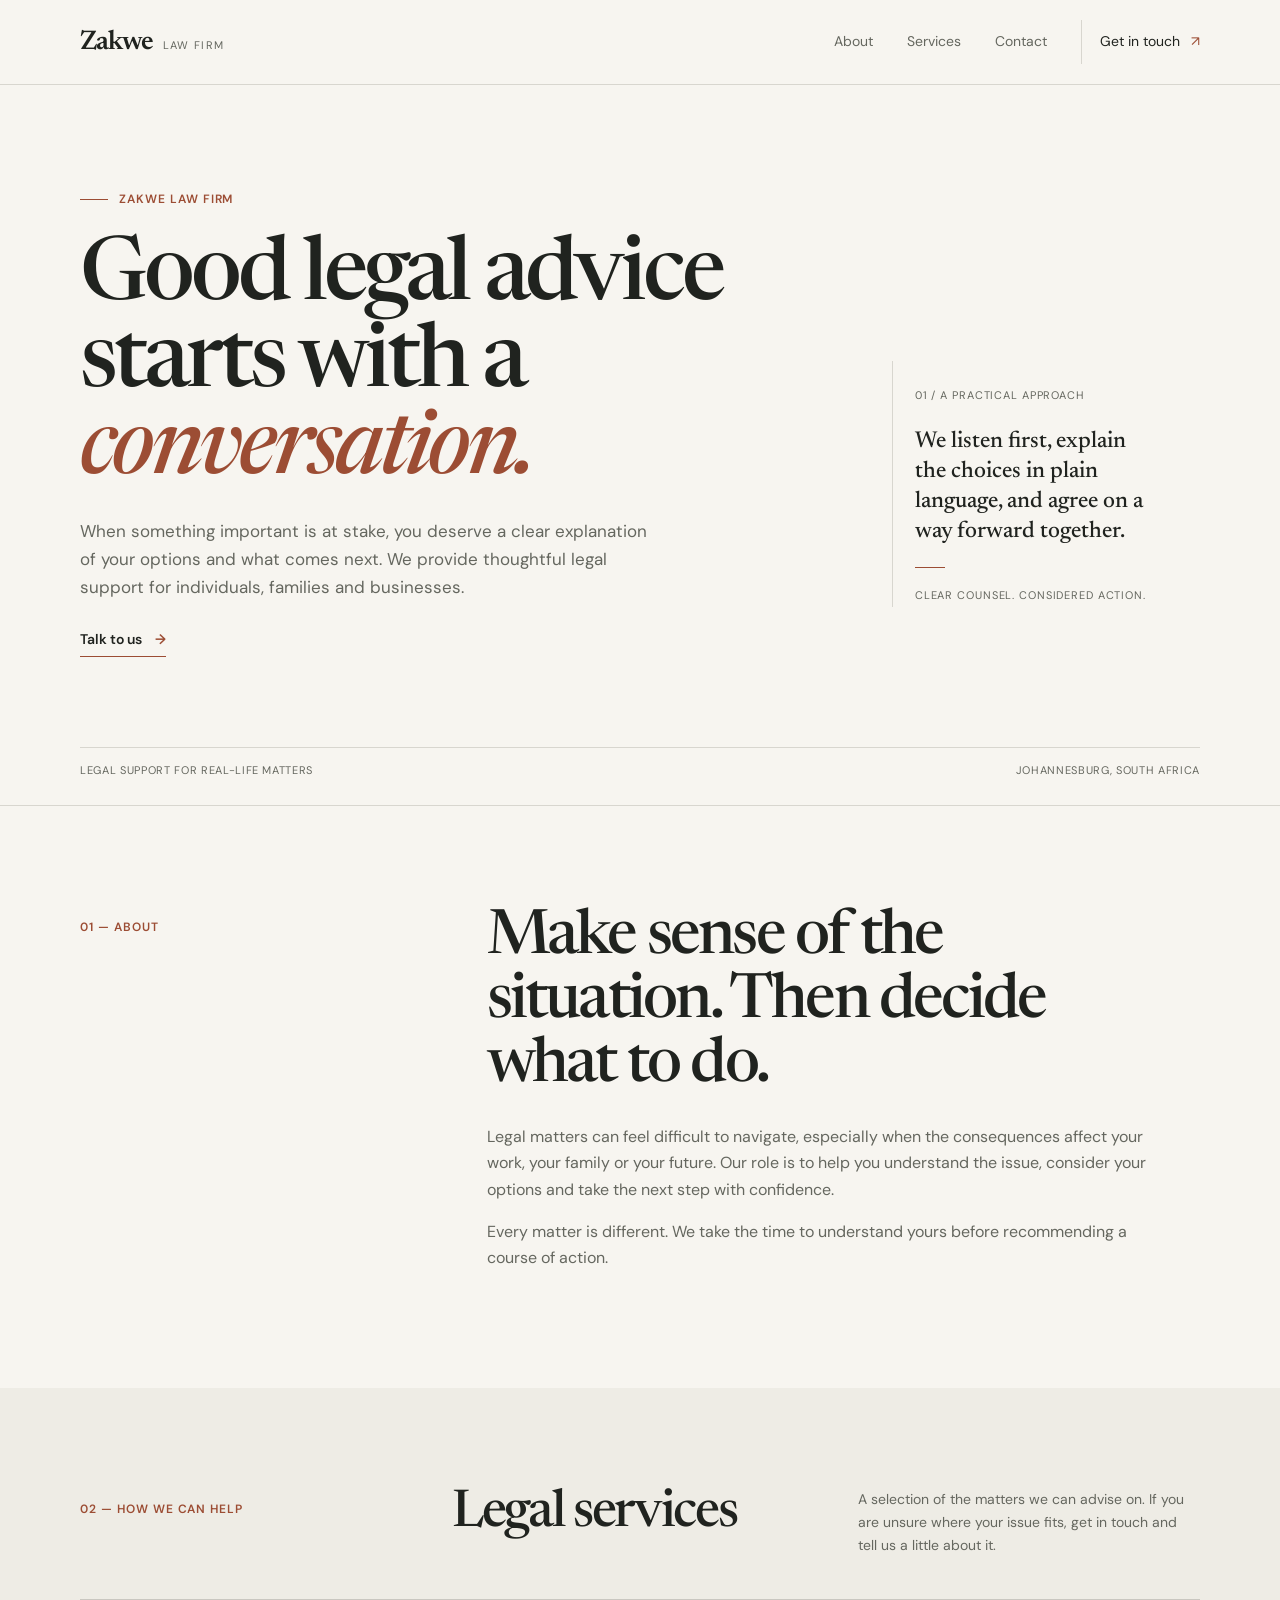
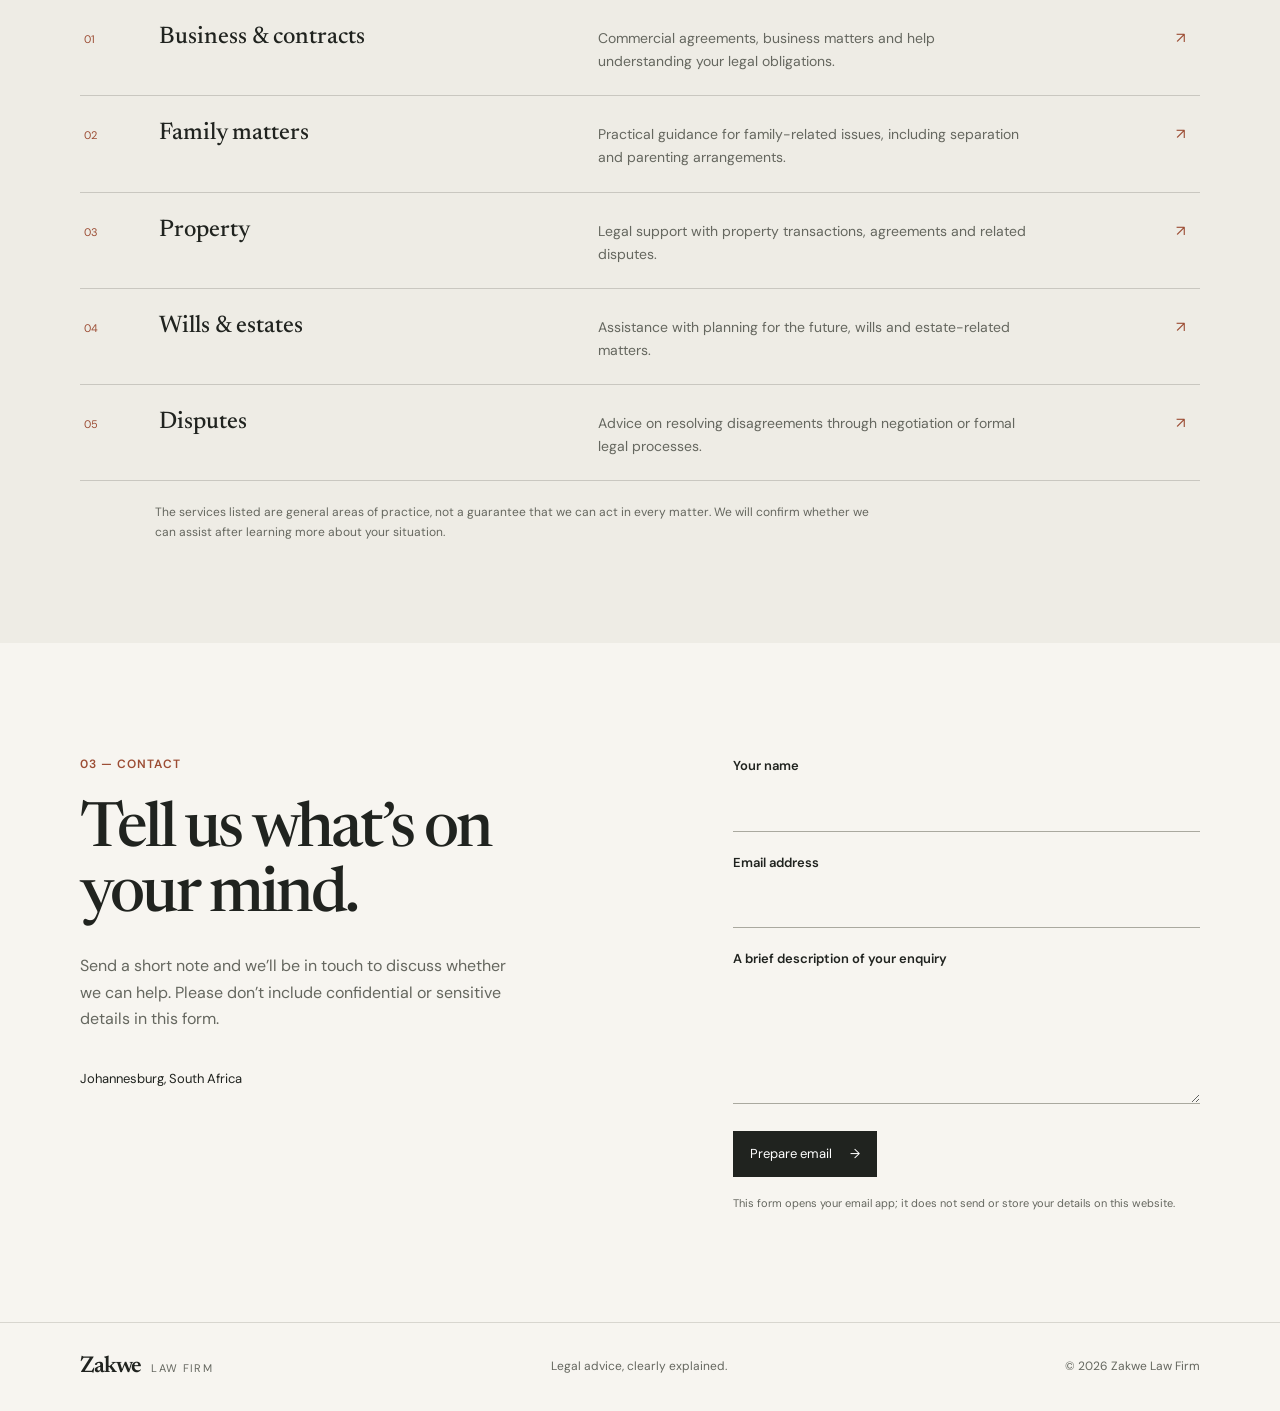
==== index.html @ a619cbe7 "Refine Zakwe Law Firm site with a more natural editorial design" ====
<!doctype html>
<html lang="en">
  <head>
    <meta charset="utf-8" />
    <meta name="viewport" content="width=device-width, initial-scale=1" />
    <meta name="description" content="Straightforward legal advice and representation from Zakwe Law Firm." />
    <title>Zakwe Law Firm | Legal advice, clearly explained</title>
    <link rel="preconnect" href="https://fonts.googleapis.com" />
    <link rel="preconnect" href="https://fonts.gstatic.com" crossorigin />
    <link href="https://fonts.googleapis.com/css2?family=DM+Sans:wght@400;500;600;700&family=Newsreader:opsz,wght@6..72,500;6..72,600&display=swap" rel="stylesheet" />
    <link rel="stylesheet" href="styles.css" />
    <script src="script.js" defer></script>
  </head>
  <body>
    <header class="site-header">
      <div class="container header-inner">
        <a class="wordmark" href="#top" aria-label="Zakwe Law Firm home">
          <span class="wordmark-name">Zakwe</span>
          <span class="wordmark-sub">Law firm</span>
        </a>
        <button class="menu-toggle" aria-expanded="false" aria-controls="site-nav" aria-label="Open navigation">
          <span></span><span></span>
        </button>
        <nav class="site-nav" id="site-nav" aria-label="Main navigation">
          <a href="#about">About</a>
          <a href="#services">Services</a>
          <a href="#contact">Contact</a>
          <a class="nav-contact" href="#contact">Get in touch <span aria-hidden="true">↗</span></a>
        </nav>
      </div>
    </header>

    <main id="top">
      <section class="intro container">
        <div class="intro-copy">
          <p class="kicker"><span class="kicker-line"></span> Zakwe Law Firm</p>
          <h1>Good legal advice starts with a <em>conversation.</em></h1>
          <p class="intro-text">When something important is at stake, you deserve a clear explanation of your options and what comes next. We provide thoughtful legal support for individuals, families and businesses.</p>
          <a class="text-link" href="#contact">Talk to us <span aria-hidden="true">→</span></a>
        </div>
        <aside class="intro-note" aria-label="Our approach">
          <span class="note-number">01 / A practical approach</span>
          <p>We listen first, explain the choices in plain language, and agree on a way forward together.</p>
          <span class="note-rule"></span>
          <span class="note-caption">Clear counsel. Considered action.</span>
        </aside>
        <div class="intro-footer"><span>Legal support for real-life matters</span><span>Johannesburg, South Africa</span></div>
      </section>

      <section class="about section" id="about">
        <div class="container about-grid">
          <p class="section-label">01 — About</p>
          <div class="about-copy">
            <h2>Make sense of the situation. Then decide what to do.</h2>
            <p>Legal matters can feel difficult to navigate, especially when the consequences affect your work, your family or your future. Our role is to help you understand the issue, consider your options and take the next step with confidence.</p>
            <p>Every matter is different. We take the time to understand yours before recommending a course of action.</p>
          </div>
        </div>
      </section>

      <section class="services section" id="services">
        <div class="container">
          <div class="services-heading">
            <p class="section-label">02 — How we can help</p>
            <h2>Legal services</h2>
            <p class="services-intro">A selection of the matters we can advise on. If you are unsure where your issue fits, get in touch and tell us a little about it.</p>
          </div>
          <div class="service-list">
            <article class="service-row">
              <span class="service-index">01</span><h3>Business &amp; contracts</h3>
              <p>Commercial agreements, business matters and help understanding your legal obligations.</p><span class="service-arrow" aria-hidden="true">↗</span>
            </article>
            <article class="service-row">
              <span class="service-index">02</span><h3>Family matters</h3>
              <p>Practical guidance for family-related issues, including separation and parenting arrangements.</p><span class="service-arrow" aria-hidden="true">↗</span>
            </article>
            <article class="service-row">
              <span class="service-index">03</span><h3>Property</h3>
              <p>Legal support with property transactions, agreements and related disputes.</p><span class="service-arrow" aria-hidden="true">↗</span>
            </article>
            <article class="service-row">
              <span class="service-index">04</span><h3>Wills &amp; estates</h3>
              <p>Assistance with planning for the future, wills and estate-related matters.</p><span class="service-arrow" aria-hidden="true">↗</span>
            </article>
            <article class="service-row">
              <span class="service-index">05</span><h3>Disputes</h3>
              <p>Advice on resolving disagreements through negotiation or formal legal processes.</p><span class="service-arrow" aria-hidden="true">↗</span>
            </article>
          </div>
          <p class="scope-note">The services listed are general areas of practice, not a guarantee that we can act in every matter. We will confirm whether we can assist after learning more about your situation.</p>
        </div>
      </section>

      <section class="contact section" id="contact">
        <div class="container contact-grid">
          <div class="contact-copy">
            <p class="section-label">03 — Contact</p>
            <h2>Tell us what’s on your mind.</h2>
            <p>Send a short note and we’ll be in touch to discuss whether we can help. Please don’t include confidential or sensitive details in this form.</p>
            <p class="contact-location">Johannesburg, South Africa</p>
          </div>
          <form class="contact-form" id="contact-form">
            <label for="name">Your name</label>
            <input id="name" name="name" autocomplete="name" required />
            <label for="email">Email address</label>
            <input id="email" name="email" type="email" autocomplete="email" required />
            <label for="message">A brief description of your enquiry</label>
            <textarea id="message" name="message" rows="4" required></textarea>
            <button type="submit">Prepare email <span aria-hidden="true">→</span></button>
            <p class="form-note" id="form-note" aria-live="polite">This form opens your email app; it does not send or store your details on this website.</p>
          </form>
        </div>
      </section>
    </main>

    <footer class="site-footer">
      <div class="container footer-inner">
        <a class="wordmark footer-wordmark" href="#top"><span class="wordmark-name">Zakwe</span><span class="wordmark-sub">Law firm</span></a>
        <p>Legal advice, clearly explained.</p>
        <span>© <span id="year">2026</span> Zakwe Law Firm</span>
      </div>
    </footer>
  </body>
</html>
---- styles.css ----
:root {
  --paper: #f7f5f0;
  --ink: #20231f;
  --muted: #65675f;
  --line: #d8d6cf;
  --accent: #9c4d34;
  --serif: "Newsreader", Georgia, serif;
  --sans: "DM Sans", Arial, sans-serif;
}

* { box-sizing: border-box; }
html { scroll-behavior: smooth; scroll-padding-top: 85px; }
body { margin: 0; background: var(--paper); color: var(--ink); font-family: var(--sans); font-size: 16px; line-height: 1.65; }
a { color: inherit; text-decoration: none; }
button, input, textarea { font: inherit; }
.container { width: min(1120px, calc(100% - 48px)); margin-inline: auto; }

.site-header { border-bottom: 1px solid var(--line); }
.header-inner { min-height: 84px; display: flex; align-items: center; justify-content: space-between; }
.wordmark { display: inline-flex; align-items: baseline; gap: 10px; white-space: nowrap; }
.wordmark-name { font: 600 27px/1 var(--serif); letter-spacing: -0.04em; }
.wordmark-sub { color: var(--muted); font-size: 11px; letter-spacing: .12em; text-transform: uppercase; }
.site-nav { display: flex; align-items: center; gap: 34px; font-size: 14px; }
.site-nav a:not(.nav-contact) { color: var(--muted); }
.site-nav a:hover, .site-nav a:focus-visible { color: var(--accent); }
.nav-contact { padding: 10px 0 10px 18px; border-left: 1px solid var(--line); }
.nav-contact span { margin-left: 7px; color: var(--accent); }
.menu-toggle { display: none; }

.intro { min-height: 590px; padding-top: 105px; padding-bottom: 25px; display: grid; grid-template-columns: minmax(0, 1.5fr) minmax(250px, .65fr); column-gap: 9%; align-content: center; position: relative; }
.intro-copy { max-width: 700px; }
.kicker, .section-label { margin: 0; color: var(--accent); font-size: 12px; font-weight: 600; letter-spacing: .08em; text-transform: uppercase; }
.kicker { display: flex; align-items: center; gap: 11px; }
.kicker-line { display: inline-block; width: 28px; height: 1px; background: var(--accent); }
h1, h2, h3, p { margin-top: 0; }
h1, h2 { font-family: var(--serif); font-weight: 500; letter-spacing: -.045em; }
h1 { max-width: 710px; margin: 25px 0 21px; font-size: clamp(54px, 7vw, 88px); line-height: .99; }
h1 em { color: var(--accent); font-weight: 500; }
.intro-text { max-width: 570px; margin-bottom: 25px; color: var(--muted); font-size: 17px; }
.text-link { display: inline-flex; align-items: center; gap: 13px; padding-bottom: 5px; border-bottom: 1px solid var(--accent); font-size: 14px; font-weight: 600; }
.text-link span { color: var(--accent); transition: transform .18s ease; }
.text-link:hover span { transform: translateX(4px); }
.intro-note { align-self: end; margin-bottom: 50px; padding: 20px 0 0 22px; border-left: 1px solid var(--line); }
.note-number, .note-caption { color: var(--muted); font-size: 11px; letter-spacing: .08em; text-transform: uppercase; }
.intro-note p { max-width: 240px; margin: 20px 0; font: 500 23px/1.3 var(--serif); }
.note-rule { display: block; width: 30px; height: 1px; margin-bottom: 13px; background: var(--accent); }
.intro-footer { grid-column: 1 / -1; display: flex; justify-content: space-between; margin-top: 90px; padding-top: 13px; border-top: 1px solid var(--line); color: var(--muted); font-size: 11px; letter-spacing: .06em; text-transform: uppercase; }

.section { padding: 100px 0; }
.about { border-top: 1px solid var(--line); }
.about-grid { display: grid; grid-template-columns: 1fr 2fr; gap: 50px; }
.section-label { padding-top: 12px; }
.about-copy { max-width: 700px; }
.about-copy h2, .contact-copy h2 { max-width: 650px; margin: 0 0 25px; font-size: clamp(40px, 5vw, 62px); line-height: 1.04; }
.about-copy p { max-width: 660px; color: var(--muted); }

.services { background: #eeece5; }
.services-heading { display: grid; grid-template-columns: 1fr 1.1fr 1fr; gap: 30px; align-items: start; margin-bottom: 42px; }
.services-heading h2 { margin: 0; font-size: 52px; line-height: 1; }
.services-intro { max-width: 330px; margin: 0; color: var(--muted); font-size: 14px; }
.service-list { border-top: 1px solid #c9c7c0; }
.service-row { display: grid; grid-template-columns: 55px minmax(190px, .9fr) 1.2fr 20px; align-items: baseline; gap: 20px; padding: 22px 4px; border-bottom: 1px solid #c9c7c0; }
.service-index { color: var(--accent); font-size: 11px; }
.service-row h3 { margin: 0; font: 500 24px/1.25 var(--serif); }
.service-row p { max-width: 430px; margin: 0; color: var(--muted); font-size: 14px; }
.service-arrow { color: var(--accent); font-size: 15px; }
.scope-note { max-width: 720px; margin: 22px 0 0 75px; color: var(--muted); font-size: 12px; }

.contact { padding-bottom: 110px; }
.contact-grid { display: grid; grid-template-columns: 1fr .9fr; gap: 12%; }
.contact-copy h2 { margin-top: 25px; }
.contact-copy > p:not(.section-label) { max-width: 430px; color: var(--muted); }
.contact-copy .contact-location { margin-top: 35px; color: var(--ink) !important; font-size: 13px; }
.contact-form { display: grid; align-content: start; gap: 8px; }
.contact-form label { margin-top: 12px; font-size: 13px; font-weight: 600; }
.contact-form input, .contact-form textarea { width: 100%; padding: 10px 0; border: 0; border-bottom: 1px solid #aaa99f; border-radius: 0; outline: 0; background: transparent; color: var(--ink); }
.contact-form input:focus, .contact-form textarea:focus { border-color: var(--accent); }
.contact-form textarea { resize: vertical; }
.contact-form button { justify-self: start; margin-top: 19px; padding: 12px 17px; border: 0; background: var(--ink); color: white; cursor: pointer; font-size: 13px; }
.contact-form button:hover { background: var(--accent); }
.contact-form button span { margin-left: 15px; }
.form-note { margin: 9px 0 0; color: var(--muted); font-size: 11px; }

.site-footer { border-top: 1px solid var(--line); }
.footer-inner { min-height: 88px; display: flex; align-items: center; justify-content: space-between; gap: 20px; }
.footer-inner > p, .footer-inner > span { margin: 0; color: var(--muted); font-size: 12px; }
.footer-wordmark .wordmark-name { font-size: 23px; }

@media (max-width: 760px) {
  .container { width: min(100% - 36px, 600px); }
  .header-inner { min-height: 72px; }
  .menu-toggle { width: 42px; height: 42px; display: grid; align-content: center; gap: 6px; border: 0; background: transparent; cursor: pointer; }
  .menu-toggle span { display: block; width: 23px; height: 1px; background: var(--ink); }
  .site-nav { position: absolute; z-index: 5; top: 71px; left: 0; right: 0; display: none; align-items: stretch; gap: 0; padding: 12px 18px 20px; border-bottom: 1px solid var(--line); background: var(--paper); }
  .site-nav.is-open { display: grid; }
  .site-nav a { padding: 12px 0; }
  .nav-contact { border: 0; border-top: 1px solid var(--line); }
  .intro { min-height: auto; padding-top: 80px; grid-template-columns: 1fr; }
  h1 { font-size: clamp(52px, 12vw, 76px); }
  .intro-note { margin: 55px 0 0 12px; }
  .intro-footer { margin-top: 70px; gap: 20px; }
  .section { padding: 75px 0; }
  .about-grid { grid-template-columns: 1fr; gap: 22px; }
  .section-label { padding-top: 0; }
  .services-heading { grid-template-columns: 1fr; gap: 17px; }
  .services-heading h2 { font-size: 46px; }
  .service-row { grid-template-columns: 32px 1fr 20px; gap: 12px; }
  .service-row p { grid-column: 2 / 3; }
  .service-arrow { grid-column: 3; grid-row: 1; }
  .scope-note { margin-left: 44px; }
  .contact-grid { grid-template-columns: 1fr; gap: 42px; }
  .footer-inner { min-height: auto; padding-top: 24px; padding-bottom: 24px; flex-wrap: wrap; }
  .footer-inner > p { order: 3; width: 100%; }
}

@media (prefers-reduced-motion: reduce) {
  html { scroll-behavior: auto; }
  *, *::before, *::after { transition-duration: .01ms !important; }
}
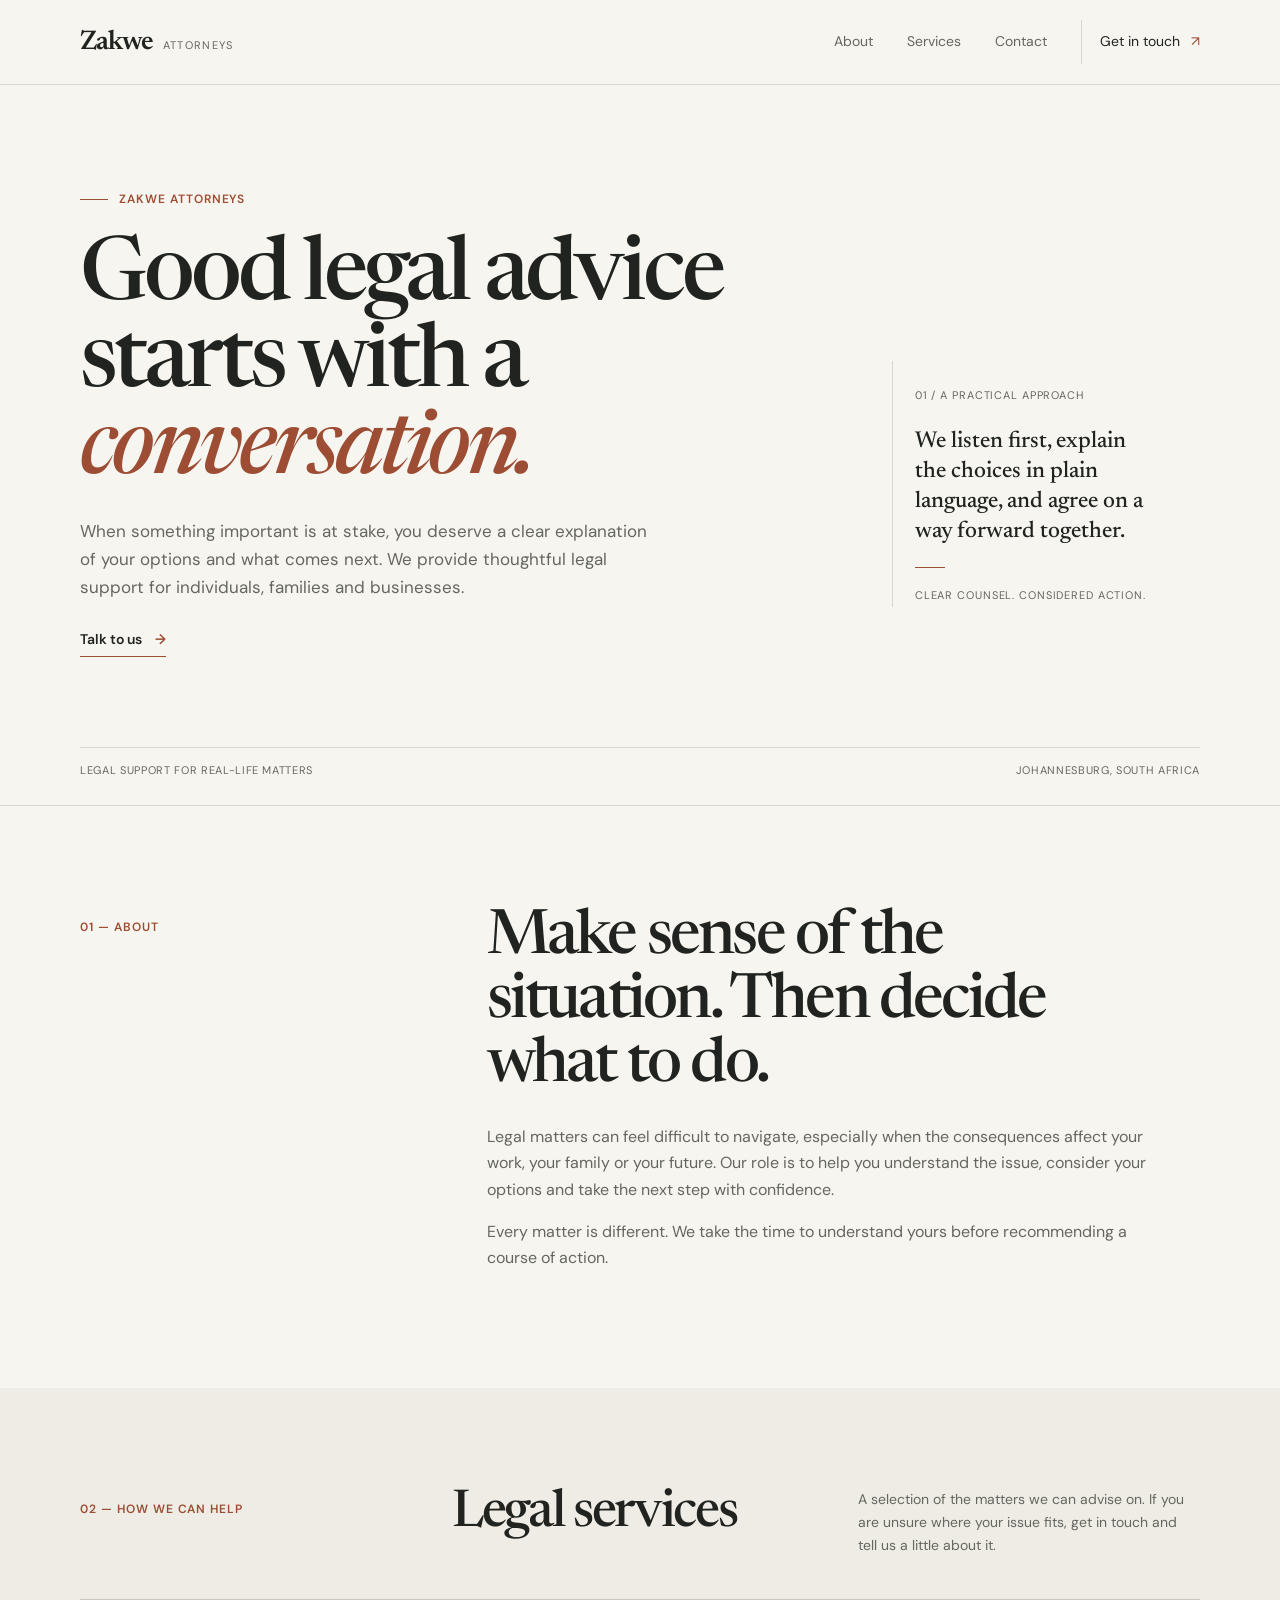
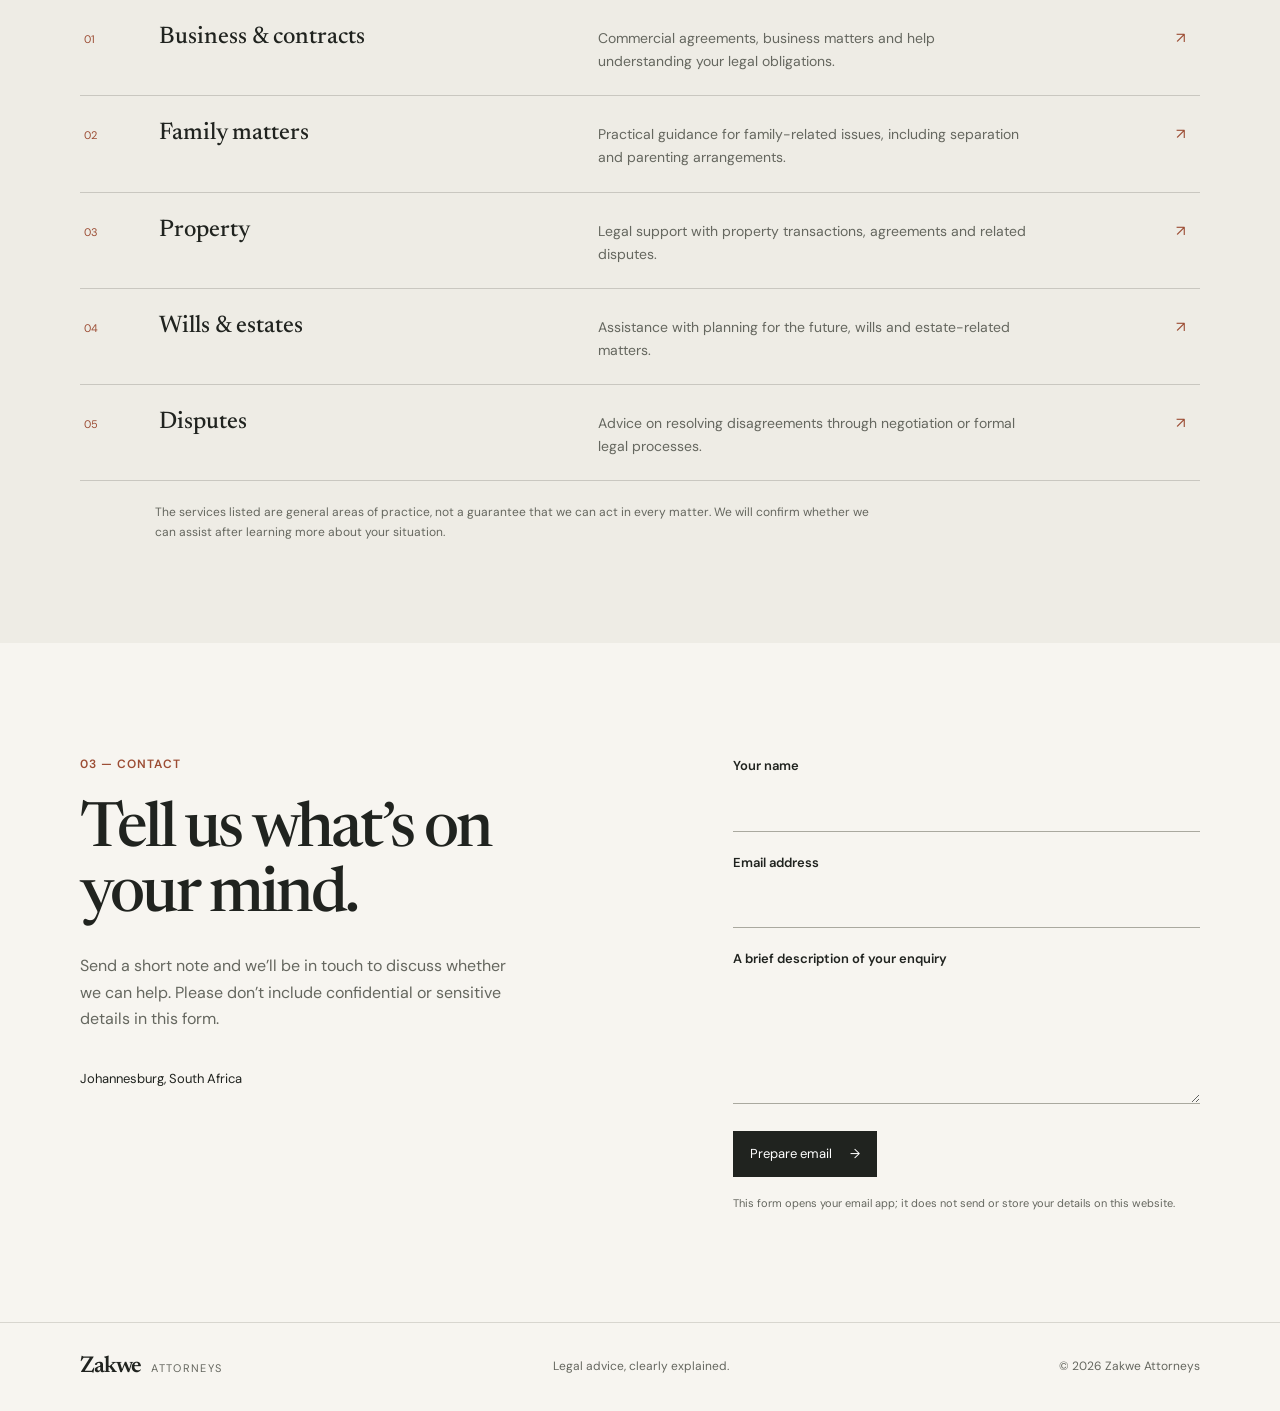
==== commit c3ac6409: "Rename website to Zakwe Attorneys" ====
--- a/index.html
+++ b/index.html
@@ -3,8 +3,8 @@
   <head>
     <meta charset="utf-8" />
     <meta name="viewport" content="width=device-width, initial-scale=1" />
-    <meta name="description" content="Straightforward legal advice and representation from Zakwe Law Firm." />
-    <title>Zakwe Law Firm | Legal advice, clearly explained</title>
+    <meta name="description" content="Straightforward legal advice and representation from Zakwe Attorneys." />
+    <title>Zakwe Attorneys | Legal advice, clearly explained</title>
     <link rel="preconnect" href="https://fonts.googleapis.com" />
     <link rel="preconnect" href="https://fonts.gstatic.com" crossorigin />
     <link href="https://fonts.googleapis.com/css2?family=DM+Sans:wght@400;500;600;700&family=Newsreader:opsz,wght@6..72,500;6..72,600&display=swap" rel="stylesheet" />
@@ -14,9 +14,9 @@
   <body>
     <header class="site-header">
       <div class="container header-inner">
-        <a class="wordmark" href="#top" aria-label="Zakwe Law Firm home">
+        <a class="wordmark" href="#top" aria-label="Zakwe Attorneys home">
           <span class="wordmark-name">Zakwe</span>
-          <span class="wordmark-sub">Law firm</span>
+          <span class="wordmark-sub">Attorneys</span>
         </a>
         <button class="menu-toggle" aria-expanded="false" aria-controls="site-nav" aria-label="Open navigation">
           <span></span><span></span>
@@ -33,7 +33,7 @@
     <main id="top">
       <section class="intro container">
         <div class="intro-copy">
-          <p class="kicker"><span class="kicker-line"></span> Zakwe Law Firm</p>
+          <p class="kicker"><span class="kicker-line"></span> Zakwe Attorneys</p>
           <h1>Good legal advice starts with a <em>conversation.</em></h1>
           <p class="intro-text">When something important is at stake, you deserve a clear explanation of your options and what comes next. We provide thoughtful legal support for individuals, families and businesses.</p>
           <a class="text-link" href="#contact">Talk to us <span aria-hidden="true">→</span></a>
@@ -115,9 +115,9 @@
 
     <footer class="site-footer">
       <div class="container footer-inner">
-        <a class="wordmark footer-wordmark" href="#top"><span class="wordmark-name">Zakwe</span><span class="wordmark-sub">Law firm</span></a>
+        <a class="wordmark footer-wordmark" href="#top"><span class="wordmark-name">Zakwe</span><span class="wordmark-sub">Attorneys</span></a>
         <p>Legal advice, clearly explained.</p>
-        <span>© <span id="year">2026</span> Zakwe Law Firm</span>
+        <span>© <span id="year">2026</span> Zakwe Attorneys</span>
       </div>
     </footer>
   </body>
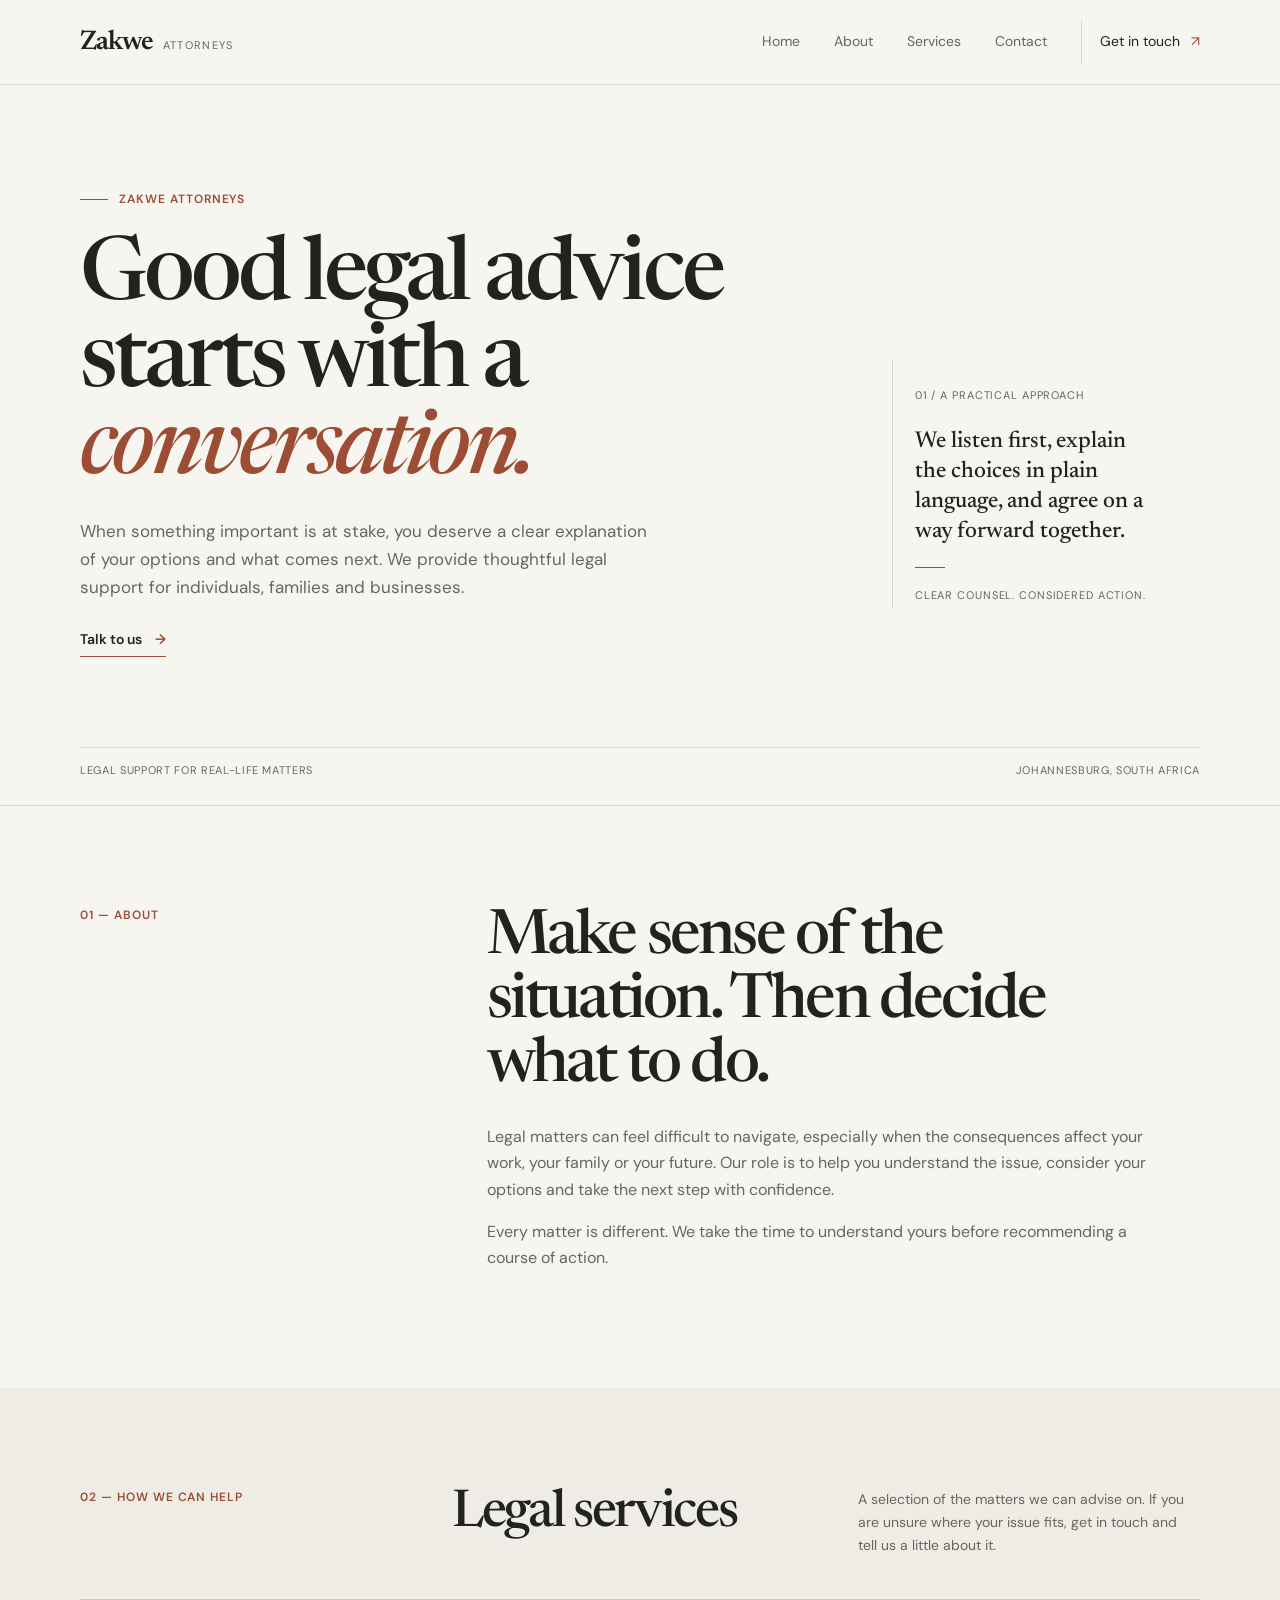
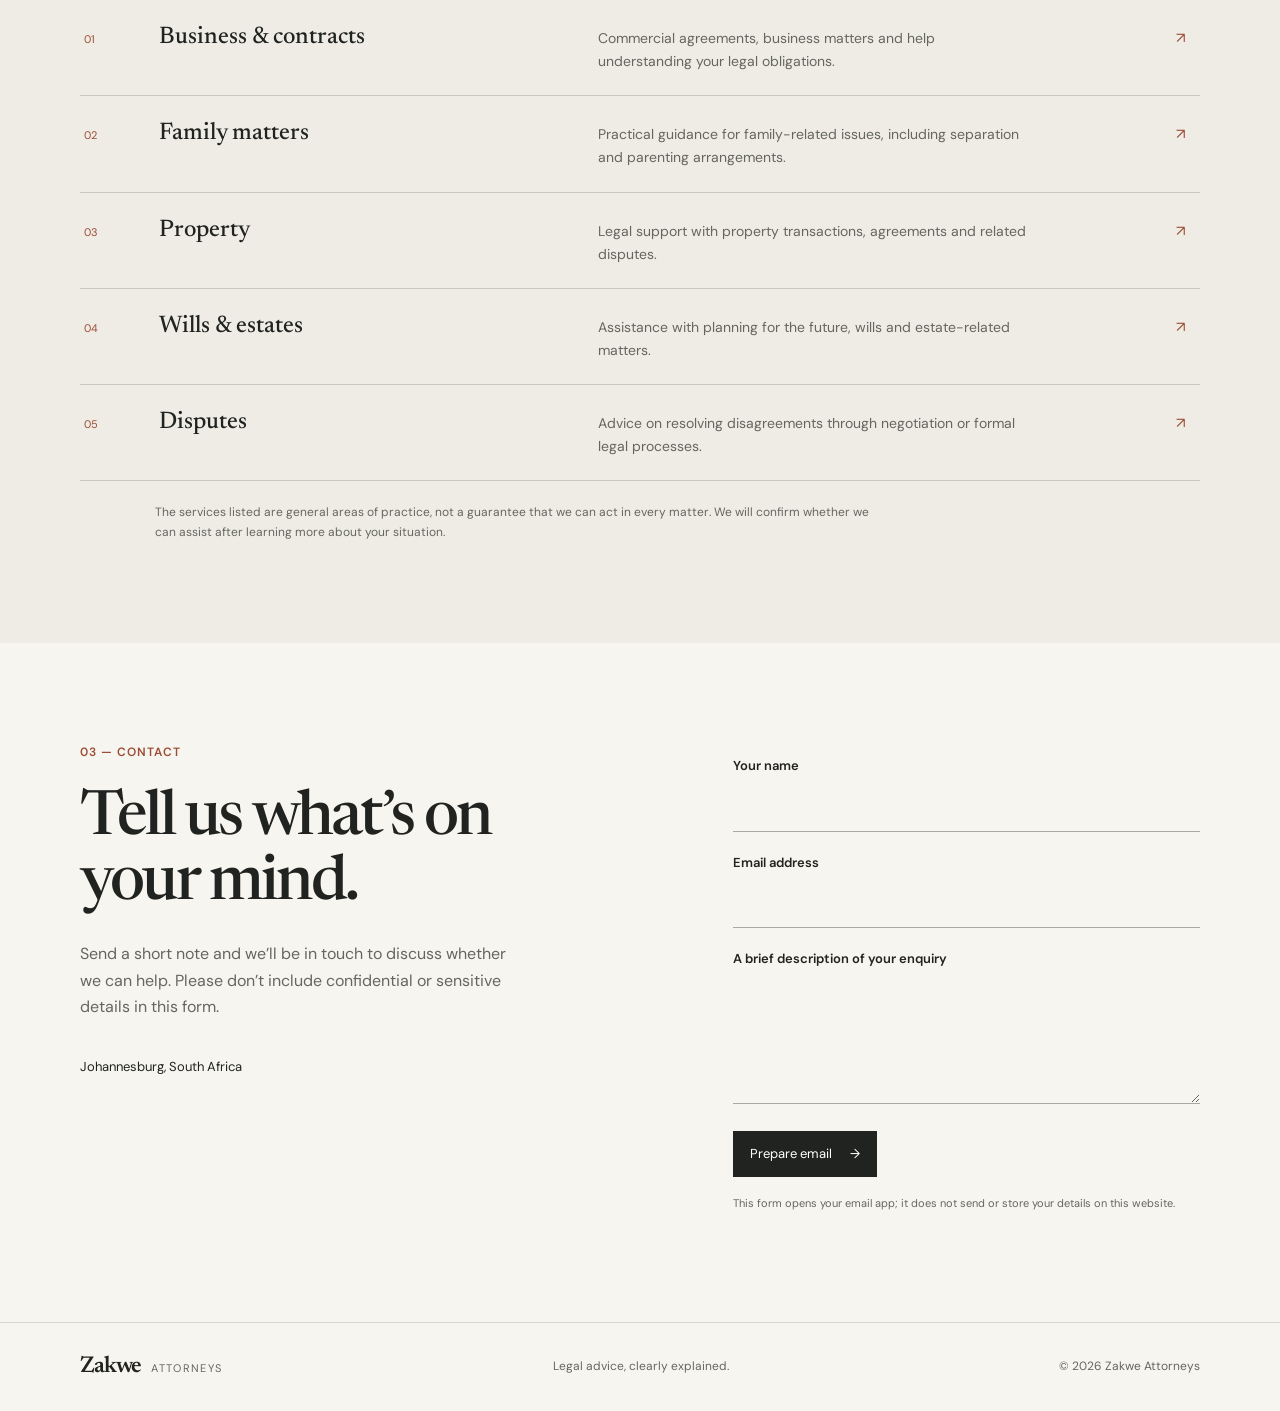
==== commit 997fd08d: "Finalize separate page layout for home, about, services, and contact pages" ====
--- a/index.html
+++ b/index.html
@@ -14,7 +14,7 @@
   <body>
     <header class="site-header">
       <div class="container header-inner">
-        <a class="wordmark" href="#top" aria-label="Zakwe Attorneys home">
+        <a class="wordmark" href="index.html" aria-label="Zakwe Attorneys home">
           <span class="wordmark-name">Zakwe</span>
           <span class="wordmark-sub">Attorneys</span>
         </a>
@@ -22,10 +22,11 @@
           <span></span><span></span>
         </button>
         <nav class="site-nav" id="site-nav" aria-label="Main navigation">
-          <a href="#about">About</a>
-          <a href="#services">Services</a>
-          <a href="#contact">Contact</a>
-          <a class="nav-contact" href="#contact">Get in touch <span aria-hidden="true">↗</span></a>
+          <a href="index.html">Home</a>
+          <a href="about.html">About</a>
+          <a href="services.html">Services</a>
+          <a href="contact.html">Contact</a>
+          <a class="nav-contact" href="contact.html">Get in touch <span aria-hidden="true">↗</span></a>
         </nav>
       </div>
     </header>
@@ -36,7 +37,7 @@
           <p class="kicker"><span class="kicker-line"></span> Zakwe Attorneys</p>
           <h1>Good legal advice starts with a <em>conversation.</em></h1>
           <p class="intro-text">When something important is at stake, you deserve a clear explanation of your options and what comes next. We provide thoughtful legal support for individuals, families and businesses.</p>
-          <a class="text-link" href="#contact">Talk to us <span aria-hidden="true">→</span></a>
+          <a class="text-link" href="contact.html">Talk to us <span aria-hidden="true">→</span></a>
         </div>
         <aside class="intro-note" aria-label="Our approach">
           <span class="note-number">01 / A practical approach</span>
@@ -115,7 +116,7 @@
 
     <footer class="site-footer">
       <div class="container footer-inner">
-        <a class="wordmark footer-wordmark" href="#top"><span class="wordmark-name">Zakwe</span><span class="wordmark-sub">Attorneys</span></a>
+        <a class="wordmark footer-wordmark" href="index.html"><span class="wordmark-name">Zakwe</span><span class="wordmark-sub">Attorneys</span></a>
         <p>Legal advice, clearly explained.</p>
         <span>© <span id="year">2026</span> Zakwe Attorneys</span>
       </div>
--- a/styles.css
+++ b/styles.css
@@ -1,65 +1,194 @@
+@import url('https://fonts.googleapis.com/css2?family=DM+Sans:wght@400;500;600;700&family=Newsreader:opsz,wght@6..72,500;6..72,600&display=swap');
+
 :root {
   --paper: #f7f5f0;
+  --paper-strong: #eeece5;
   --ink: #20231f;
   --muted: #65675f;
   --line: #d8d6cf;
   --accent: #9c4d34;
+  --hero: #f1efe9;
   --serif: "Newsreader", Georgia, serif;
   --sans: "DM Sans", Arial, sans-serif;
 }
 
 * { box-sizing: border-box; }
 html { scroll-behavior: smooth; scroll-padding-top: 85px; }
-body { margin: 0; background: var(--paper); color: var(--ink); font-family: var(--sans); font-size: 16px; line-height: 1.65; }
+body {
+  margin: 0;
+  background: var(--paper);
+  color: var(--ink);
+  font-family: var(--sans);
+  font-size: 16px;
+  line-height: 1.65;
+}
+
 a { color: inherit; text-decoration: none; }
 button, input, textarea { font: inherit; }
 .container { width: min(1120px, calc(100% - 48px)); margin-inline: auto; }
 
-.site-header { border-bottom: 1px solid var(--line); }
-.header-inner { min-height: 84px; display: flex; align-items: center; justify-content: space-between; }
-.wordmark { display: inline-flex; align-items: baseline; gap: 10px; white-space: nowrap; }
-.wordmark-name { font: 600 27px/1 var(--serif); letter-spacing: -0.04em; }
-.wordmark-sub { color: var(--muted); font-size: 11px; letter-spacing: .12em; text-transform: uppercase; }
-.site-nav { display: flex; align-items: center; gap: 34px; font-size: 14px; }
+.site-header {
+  position: sticky;
+  top: 0;
+  z-index: 20;
+  background: rgba(247, 245, 240, 0.92);
+  backdrop-filter: blur(10px);
+  border-bottom: 1px solid var(--line);
+}
+
+.header-inner {
+  min-height: 84px;
+  display: flex;
+  align-items: center;
+  justify-content: space-between;
+}
+
+.wordmark {
+  display: inline-flex;
+  align-items: baseline;
+  gap: 10px;
+  white-space: nowrap;
+}
+
+.wordmark-name {
+  font: 600 27px/1 var(--serif);
+  letter-spacing: -0.04em;
+}
+
+.wordmark-sub {
+  color: var(--muted);
+  font-size: 11px;
+  letter-spacing: .12em;
+  text-transform: uppercase;
+}
+
+.site-nav {
+  display: flex;
+  align-items: center;
+  gap: 34px;
+  font-size: 14px;
+}
+
 .site-nav a:not(.nav-contact) { color: var(--muted); }
 .site-nav a:hover, .site-nav a:focus-visible { color: var(--accent); }
-.nav-contact { padding: 10px 0 10px 18px; border-left: 1px solid var(--line); }
+.nav-contact {
+  padding: 10px 0 10px 18px;
+  border-left: 1px solid var(--line);
+}
 .nav-contact span { margin-left: 7px; color: var(--accent); }
 .menu-toggle { display: none; }
 
-.intro { min-height: 590px; padding-top: 105px; padding-bottom: 25px; display: grid; grid-template-columns: minmax(0, 1.5fr) minmax(250px, .65fr); column-gap: 9%; align-content: center; position: relative; }
+.intro {
+  min-height: 590px;
+  padding-top: 105px;
+  padding-bottom: 25px;
+  display: grid;
+  grid-template-columns: minmax(0, 1.5fr) minmax(250px, .65fr);
+  column-gap: 9%;
+  align-content: center;
+  position: relative;
+}
+
 .intro-copy { max-width: 700px; }
-.kicker, .section-label { margin: 0; color: var(--accent); font-size: 12px; font-weight: 600; letter-spacing: .08em; text-transform: uppercase; }
-.kicker { display: flex; align-items: center; gap: 11px; }
-.kicker-line { display: inline-block; width: 28px; height: 1px; background: var(--accent); }
+.kicker, .section-label {
+  margin: 0;
+  color: var(--accent);
+  font-size: 12px;
+  font-weight: 600;
+  letter-spacing: .08em;
+  text-transform: uppercase;
+}
+
+.kicker {
+  display: flex;
+  align-items: center;
+  gap: 11px;
+}
+
+.kicker-line {
+  display: inline-block;
+  width: 28px;
+  height: 1px;
+  background: var(--accent);
+}
+
 h1, h2, h3, p { margin-top: 0; }
 h1, h2 { font-family: var(--serif); font-weight: 500; letter-spacing: -.045em; }
 h1 { max-width: 710px; margin: 25px 0 21px; font-size: clamp(54px, 7vw, 88px); line-height: .99; }
 h1 em { color: var(--accent); font-weight: 500; }
 .intro-text { max-width: 570px; margin-bottom: 25px; color: var(--muted); font-size: 17px; }
-.text-link { display: inline-flex; align-items: center; gap: 13px; padding-bottom: 5px; border-bottom: 1px solid var(--accent); font-size: 14px; font-weight: 600; }
+.text-link {
+  display: inline-flex;
+  align-items: center;
+  gap: 13px;
+  padding-bottom: 5px;
+  border-bottom: 1px solid var(--accent);
+  font-size: 14px;
+  font-weight: 600;
+}
 .text-link span { color: var(--accent); transition: transform .18s ease; }
 .text-link:hover span { transform: translateX(4px); }
-.intro-note { align-self: end; margin-bottom: 50px; padding: 20px 0 0 22px; border-left: 1px solid var(--line); }
+
+.intro-note {
+  align-self: end;
+  margin-bottom: 50px;
+  padding: 20px 0 0 22px;
+  border-left: 1px solid var(--line);
+}
+
 .note-number, .note-caption { color: var(--muted); font-size: 11px; letter-spacing: .08em; text-transform: uppercase; }
-.intro-note p { max-width: 240px; margin: 20px 0; font: 500 23px/1.3 var(--serif); }
-.note-rule { display: block; width: 30px; height: 1px; margin-bottom: 13px; background: var(--accent); }
-.intro-footer { grid-column: 1 / -1; display: flex; justify-content: space-between; margin-top: 90px; padding-top: 13px; border-top: 1px solid var(--line); color: var(--muted); font-size: 11px; letter-spacing: .06em; text-transform: uppercase; }
+.intro-note p {
+  max-width: 240px;
+  margin: 20px 0;
+  font: 500 23px/1.3 var(--serif);
+}
+.note-rule {
+  display: block;
+  width: 30px;
+  height: 1px;
+  margin-bottom: 13px;
+  background: var(--accent);
+}
+
+.intro-footer {
+  grid-column: 1 / -1;
+  display: flex;
+  justify-content: space-between;
+  margin-top: 90px;
+  padding-top: 13px;
+  border-top: 1px solid var(--line);
+  color: var(--muted);
+  font-size: 11px;
+  letter-spacing: .06em;
+  text-transform: uppercase;
+}
 
 .section { padding: 100px 0; }
 .about { border-top: 1px solid var(--line); }
 .about-grid { display: grid; grid-template-columns: 1fr 2fr; gap: 50px; }
-.section-label { padding-top: 12px; }
 .about-copy { max-width: 700px; }
 .about-copy h2, .contact-copy h2 { max-width: 650px; margin: 0 0 25px; font-size: clamp(40px, 5vw, 62px); line-height: 1.04; }
 .about-copy p { max-width: 660px; color: var(--muted); }
 
-.services { background: #eeece5; }
-.services-heading { display: grid; grid-template-columns: 1fr 1.1fr 1fr; gap: 30px; align-items: start; margin-bottom: 42px; }
+.services { background: var(--paper-strong); }
+.services-heading {
+  display: grid;
+  grid-template-columns: 1fr 1.1fr 1fr;
+  gap: 30px;
+  align-items: start;
+  margin-bottom: 42px;
+}
 .services-heading h2 { margin: 0; font-size: 52px; line-height: 1; }
 .services-intro { max-width: 330px; margin: 0; color: var(--muted); font-size: 14px; }
 .service-list { border-top: 1px solid #c9c7c0; }
-.service-row { display: grid; grid-template-columns: 55px minmax(190px, .9fr) 1.2fr 20px; align-items: baseline; gap: 20px; padding: 22px 4px; border-bottom: 1px solid #c9c7c0; }
+.service-row {
+  display: grid;
+  grid-template-columns: 55px minmax(190px, .9fr) 1.2fr 20px;
+  align-items: baseline;
+  gap: 20px;
+  padding: 22px 4px;
+  border-bottom: 1px solid #c9c7c0;
+}
 .service-index { color: var(--accent); font-size: 11px; }
 .service-row h3 { margin: 0; font: 500 24px/1.25 var(--serif); }
 .service-row p { max-width: 430px; margin: 0; color: var(--muted); font-size: 14px; }
@@ -73,25 +202,135 @@
 .contact-copy .contact-location { margin-top: 35px; color: var(--ink) !important; font-size: 13px; }
 .contact-form { display: grid; align-content: start; gap: 8px; }
 .contact-form label { margin-top: 12px; font-size: 13px; font-weight: 600; }
-.contact-form input, .contact-form textarea { width: 100%; padding: 10px 0; border: 0; border-bottom: 1px solid #aaa99f; border-radius: 0; outline: 0; background: transparent; color: var(--ink); }
+.contact-form input, .contact-form textarea {
+  width: 100%;
+  padding: 10px 0;
+  border: 0;
+  border-bottom: 1px solid #aaa99f;
+  border-radius: 0;
+  outline: 0;
+  background: transparent;
+  color: var(--ink);
+}
 .contact-form input:focus, .contact-form textarea:focus { border-color: var(--accent); }
 .contact-form textarea { resize: vertical; }
-.contact-form button { justify-self: start; margin-top: 19px; padding: 12px 17px; border: 0; background: var(--ink); color: white; cursor: pointer; font-size: 13px; }
+.contact-form button {
+  justify-self: start;
+  margin-top: 19px;
+  padding: 12px 17px;
+  border: 0;
+  background: var(--ink);
+  color: white;
+  cursor: pointer;
+  font-size: 13px;
+}
 .contact-form button:hover { background: var(--accent); }
 .contact-form button span { margin-left: 15px; }
 .form-note { margin: 9px 0 0; color: var(--muted); font-size: 11px; }
 
-.site-footer { border-top: 1px solid var(--line); }
-.footer-inner { min-height: 88px; display: flex; align-items: center; justify-content: space-between; gap: 20px; }
-.footer-inner > p, .footer-inner > span { margin: 0; color: var(--muted); font-size: 12px; }
+.page-hero {
+  padding-top: 90px;
+  padding-bottom: 20px;
+}
+.page-hero h1 {
+  max-width: 800px;
+  margin-top: 18px;
+  font-size: clamp(44px, 5vw, 70px);
+  line-height: .96;
+}
+.page-grid, .two-column, .contact-page-grid {
+  display: grid;
+  grid-template-columns: 1fr 2fr;
+  gap: 40px;
+}
+.page-copy p, .contact-page-copy p, .contact-page-copy li, .value-list p {
+  color: var(--muted);
+}
+.value-list {
+  display: grid;
+  gap: 22px;
+}
+.value-list h3, .service-page-item h3 {
+  margin: 0 0 8px;
+  font: 500 27px/1.2 var(--serif);
+}
+.muted-section { background: var(--paper-strong); }
+.service-page-list {
+  display: grid;
+  gap: 18px;
+}
+.service-page-item {
+  display: grid;
+  grid-template-columns: 70px 1fr;
+  gap: 20px;
+  padding: 18px 0;
+  border-top: 1px solid var(--line);
+}
+.service-page-item span {
+  color: var(--accent);
+  font-size: 12px;
+  letter-spacing: .08em;
+}
+.contact-page-copy ul {
+  margin: 22px 0 0;
+  padding-left: 18px;
+  color: var(--muted);
+}
+.page-contact-form {
+  background: rgba(255,255,255,0.25);
+  border: 1px solid var(--line);
+  padding: 24px 20px;
+}
+
+.site-footer {
+  border-top: 1px solid var(--line);
+}
+.footer-inner {
+  min-height: 88px;
+  display: flex;
+  align-items: center;
+  justify-content: space-between;
+  gap: 20px;
+}
+.footer-inner > p, .footer-inner > span {
+  margin: 0;
+  color: var(--muted);
+  font-size: 12px;
+}
 .footer-wordmark .wordmark-name { font-size: 23px; }
 
 @media (max-width: 760px) {
   .container { width: min(100% - 36px, 600px); }
   .header-inner { min-height: 72px; }
-  .menu-toggle { width: 42px; height: 42px; display: grid; align-content: center; gap: 6px; border: 0; background: transparent; cursor: pointer; }
-  .menu-toggle span { display: block; width: 23px; height: 1px; background: var(--ink); }
-  .site-nav { position: absolute; z-index: 5; top: 71px; left: 0; right: 0; display: none; align-items: stretch; gap: 0; padding: 12px 18px 20px; border-bottom: 1px solid var(--line); background: var(--paper); }
+  .menu-toggle {
+    width: 42px;
+    height: 42px;
+    display: grid;
+    align-content: center;
+    gap: 6px;
+    border: 0;
+    background: transparent;
+    cursor: pointer;
+  }
+  .menu-toggle span {
+    display: block;
+    width: 23px;
+    height: 1px;
+    background: var(--ink);
+  }
+  .site-nav {
+    position: absolute;
+    z-index: 5;
+    top: 71px;
+    left: 0;
+    right: 0;
+    display: none;
+    align-items: stretch;
+    gap: 0;
+    padding: 12px 18px 20px;
+    border-bottom: 1px solid var(--line);
+    background: var(--paper);
+  }
   .site-nav.is-open { display: grid; }
   .site-nav a { padding: 12px 0; }
   .nav-contact { border: 0; border-top: 1px solid var(--line); }
@@ -100,15 +339,11 @@
   .intro-note { margin: 55px 0 0 12px; }
   .intro-footer { margin-top: 70px; gap: 20px; }
   .section { padding: 75px 0; }
-  .about-grid { grid-template-columns: 1fr; gap: 22px; }
-  .section-label { padding-top: 0; }
-  .services-heading { grid-template-columns: 1fr; gap: 17px; }
-  .services-heading h2 { font-size: 46px; }
+  .about-grid, .services-heading, .contact-grid, .page-grid, .two-column, .contact-page-grid { grid-template-columns: 1fr; gap: 20px; }
   .service-row { grid-template-columns: 32px 1fr 20px; gap: 12px; }
   .service-row p { grid-column: 2 / 3; }
   .service-arrow { grid-column: 3; grid-row: 1; }
   .scope-note { margin-left: 44px; }
-  .contact-grid { grid-template-columns: 1fr; gap: 42px; }
   .footer-inner { min-height: auto; padding-top: 24px; padding-bottom: 24px; flex-wrap: wrap; }
   .footer-inner > p { order: 3; width: 100%; }
 }
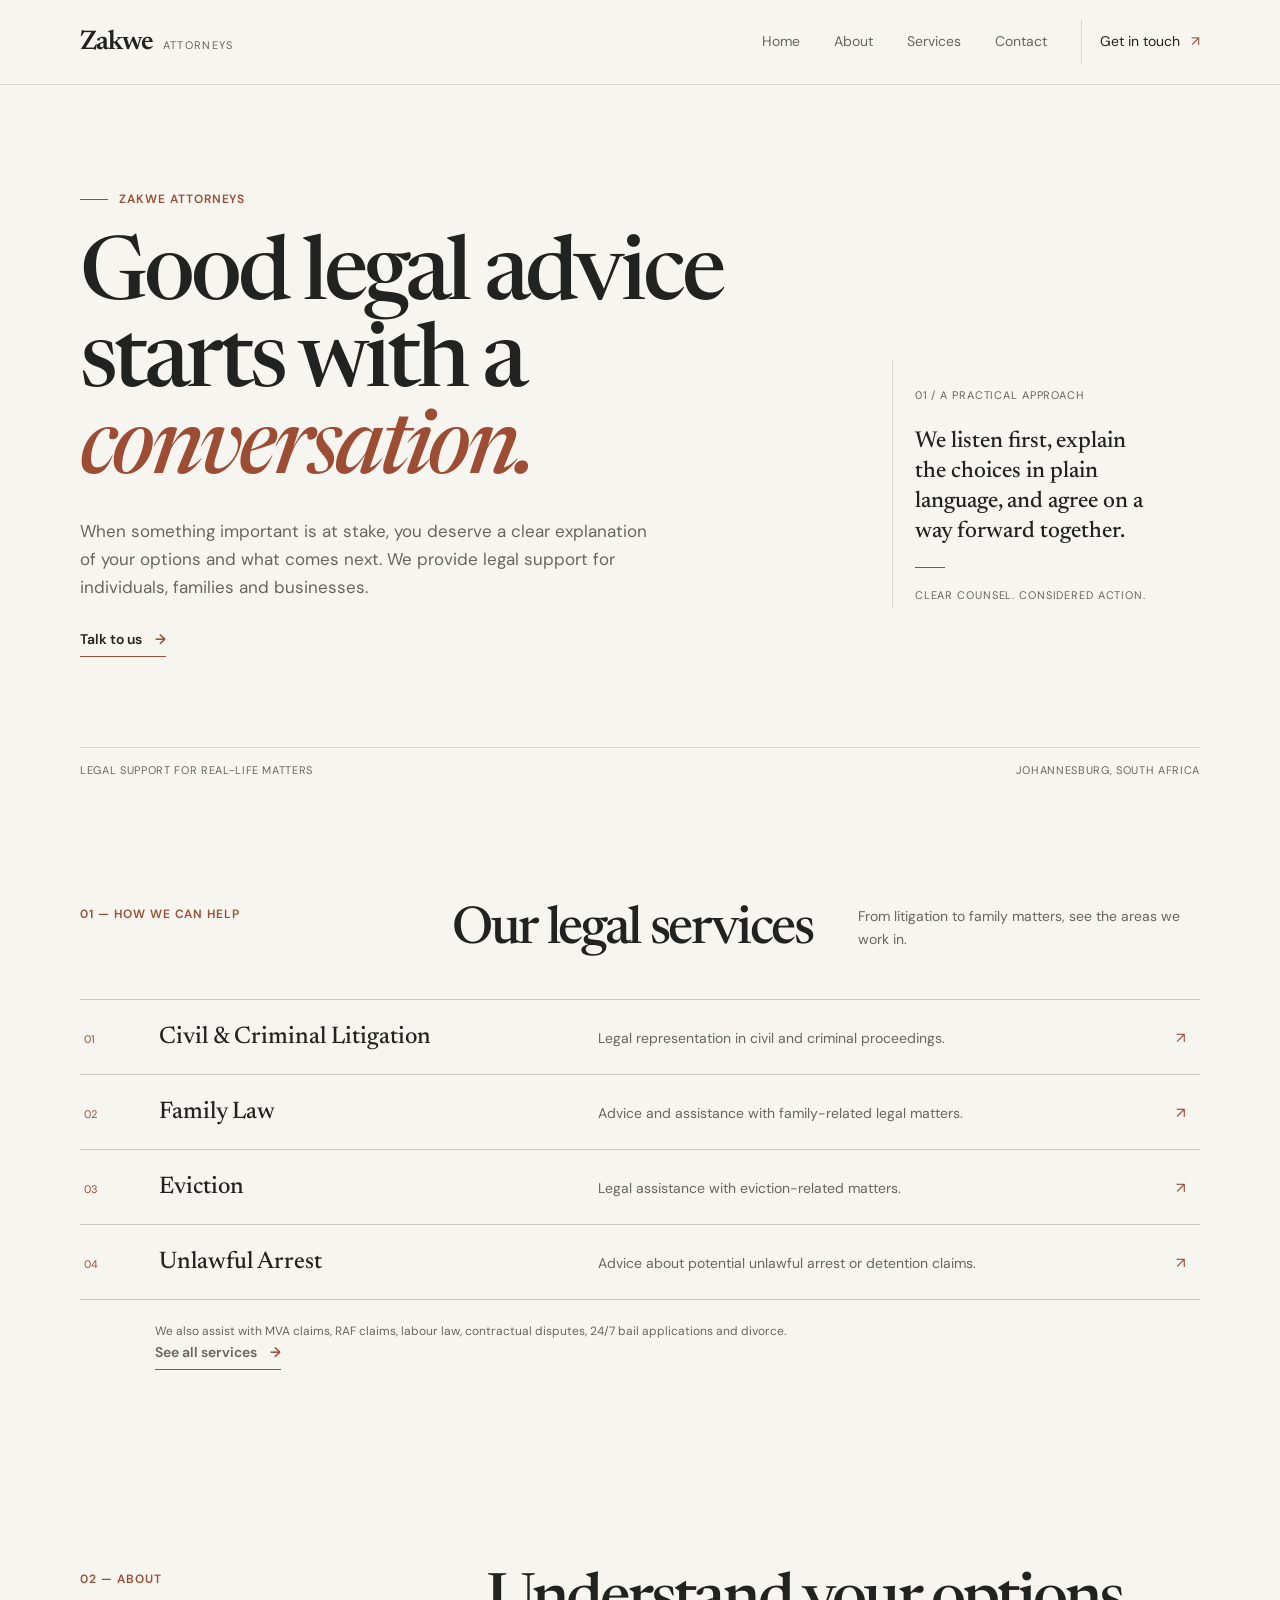
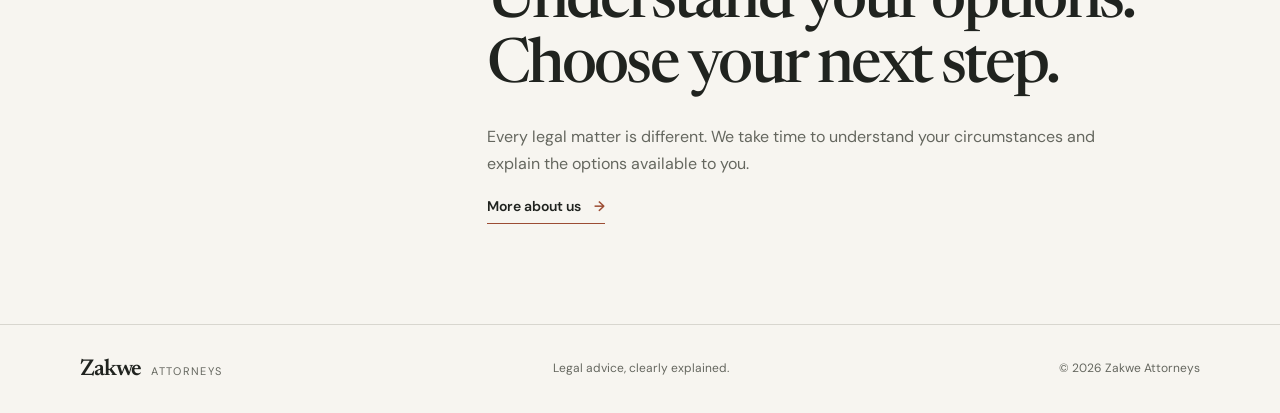
==== commit 3d34d6bb: "Update homepage and services page with Zakwe Attorneys' listed legal services" ====
--- a/index.html
+++ b/index.html
@@ -3,7 +3,7 @@
   <head>
     <meta charset="utf-8" />
     <meta name="viewport" content="width=device-width, initial-scale=1" />
-    <meta name="description" content="Straightforward legal advice and representation from Zakwe Attorneys." />
+    <meta name="description" content="Zakwe Attorneys provides legal services including litigation, family law, eviction, unlawful arrest, MVA and RAF claims, labour law, contractual disputes, bail applications and divorce." />
     <title>Zakwe Attorneys | Legal advice, clearly explained</title>
     <link rel="preconnect" href="https://fonts.googleapis.com" />
     <link rel="preconnect" href="https://fonts.gstatic.com" crossorigin />
@@ -18,108 +18,39 @@
           <span class="wordmark-name">Zakwe</span>
           <span class="wordmark-sub">Attorneys</span>
         </a>
-        <button class="menu-toggle" aria-expanded="false" aria-controls="site-nav" aria-label="Open navigation">
-          <span></span><span></span>
-        </button>
+        <button class="menu-toggle" aria-expanded="false" aria-controls="site-nav" aria-label="Open navigation"><span></span><span></span></button>
         <nav class="site-nav" id="site-nav" aria-label="Main navigation">
-          <a href="index.html">Home</a>
-          <a href="about.html">About</a>
-          <a href="services.html">Services</a>
-          <a href="contact.html">Contact</a>
-          <a class="nav-contact" href="contact.html">Get in touch <span aria-hidden="true">↗</span></a>
+          <a href="index.html" aria-current="page">Home</a><a href="about.html">About</a><a href="services.html">Services</a><a href="contact.html">Contact</a><a class="nav-contact" href="contact.html">Get in touch <span aria-hidden="true">↗</span></a>
         </nav>
       </div>
     </header>
-
     <main id="top">
       <section class="intro container">
         <div class="intro-copy">
           <p class="kicker"><span class="kicker-line"></span> Zakwe Attorneys</p>
           <h1>Good legal advice starts with a <em>conversation.</em></h1>
-          <p class="intro-text">When something important is at stake, you deserve a clear explanation of your options and what comes next. We provide thoughtful legal support for individuals, families and businesses.</p>
+          <p class="intro-text">When something important is at stake, you deserve a clear explanation of your options and what comes next. We provide legal support for individuals, families and businesses.</p>
           <a class="text-link" href="contact.html">Talk to us <span aria-hidden="true">→</span></a>
         </div>
-        <aside class="intro-note" aria-label="Our approach">
-          <span class="note-number">01 / A practical approach</span>
-          <p>We listen first, explain the choices in plain language, and agree on a way forward together.</p>
-          <span class="note-rule"></span>
-          <span class="note-caption">Clear counsel. Considered action.</span>
-        </aside>
+        <aside class="intro-note" aria-label="Our approach"><span class="note-number">01 / A practical approach</span><p>We listen first, explain the choices in plain language, and agree on a way forward together.</p><span class="note-rule"></span><span class="note-caption">Clear counsel. Considered action.</span></aside>
         <div class="intro-footer"><span>Legal support for real-life matters</span><span>Johannesburg, South Africa</span></div>
       </section>
-
-      <section class="about section" id="about">
-        <div class="container about-grid">
-          <p class="section-label">01 — About</p>
-          <div class="about-copy">
-            <h2>Make sense of the situation. Then decide what to do.</h2>
-            <p>Legal matters can feel difficult to navigate, especially when the consequences affect your work, your family or your future. Our role is to help you understand the issue, consider your options and take the next step with confidence.</p>
-            <p>Every matter is different. We take the time to understand yours before recommending a course of action.</p>
+      <section class="section home-services">
+        <div class="container">
+          <div class="services-heading"><p class="section-label">01 — How we can help</p><h2>Our legal services</h2><p class="services-intro">From litigation to family matters, see the areas we work in.</p></div>
+          <div class="service-list">
+            <article class="service-row"><span class="service-index">01</span><h3>Civil &amp; Criminal Litigation</h3><p>Legal representation in civil and criminal proceedings.</p><span class="service-arrow" aria-hidden="true">↗</span></article>
+            <article class="service-row"><span class="service-index">02</span><h3>Family Law</h3><p>Advice and assistance with family-related legal matters.</p><span class="service-arrow" aria-hidden="true">↗</span></article>
+            <article class="service-row"><span class="service-index">03</span><h3>Eviction</h3><p>Legal assistance with eviction-related matters.</p><span class="service-arrow" aria-hidden="true">↗</span></article>
+            <article class="service-row"><span class="service-index">04</span><h3>Unlawful Arrest</h3><p>Advice about potential unlawful arrest or detention claims.</p><span class="service-arrow" aria-hidden="true">↗</span></article>
           </div>
+          <p class="scope-note">We also assist with MVA claims, RAF claims, labour law, contractual disputes, 24/7 bail applications and divorce. <a class="text-link" href="services.html">See all services <span aria-hidden="true">→</span></a></p>
         </div>
       </section>
-
-      <section class="services section" id="services">
-        <div class="container">
-          <div class="services-heading">
-            <p class="section-label">02 — How we can help</p>
-            <h2>Legal services</h2>
-            <p class="services-intro">A selection of the matters we can advise on. If you are unsure where your issue fits, get in touch and tell us a little about it.</p>
-          </div>
-          <div class="service-list">
-            <article class="service-row">
-              <span class="service-index">01</span><h3>Business &amp; contracts</h3>
-              <p>Commercial agreements, business matters and help understanding your legal obligations.</p><span class="service-arrow" aria-hidden="true">↗</span>
-            </article>
-            <article class="service-row">
-              <span class="service-index">02</span><h3>Family matters</h3>
-              <p>Practical guidance for family-related issues, including separation and parenting arrangements.</p><span class="service-arrow" aria-hidden="true">↗</span>
-            </article>
-            <article class="service-row">
-              <span class="service-index">03</span><h3>Property</h3>
-              <p>Legal support with property transactions, agreements and related disputes.</p><span class="service-arrow" aria-hidden="true">↗</span>
-            </article>
-            <article class="service-row">
-              <span class="service-index">04</span><h3>Wills &amp; estates</h3>
-              <p>Assistance with planning for the future, wills and estate-related matters.</p><span class="service-arrow" aria-hidden="true">↗</span>
-            </article>
-            <article class="service-row">
-              <span class="service-index">05</span><h3>Disputes</h3>
-              <p>Advice on resolving disagreements through negotiation or formal legal processes.</p><span class="service-arrow" aria-hidden="true">↗</span>
-            </article>
-          </div>
-          <p class="scope-note">The services listed are general areas of practice, not a guarantee that we can act in every matter. We will confirm whether we can assist after learning more about your situation.</p>
-        </div>
-      </section>
-
-      <section class="contact section" id="contact">
-        <div class="container contact-grid">
-          <div class="contact-copy">
-            <p class="section-label">03 — Contact</p>
-            <h2>Tell us what’s on your mind.</h2>
-            <p>Send a short note and we’ll be in touch to discuss whether we can help. Please don’t include confidential or sensitive details in this form.</p>
-            <p class="contact-location">Johannesburg, South Africa</p>
-          </div>
-          <form class="contact-form" id="contact-form">
-            <label for="name">Your name</label>
-            <input id="name" name="name" autocomplete="name" required />
-            <label for="email">Email address</label>
-            <input id="email" name="email" type="email" autocomplete="email" required />
-            <label for="message">A brief description of your enquiry</label>
-            <textarea id="message" name="message" rows="4" required></textarea>
-            <button type="submit">Prepare email <span aria-hidden="true">→</span></button>
-            <p class="form-note" id="form-note" aria-live="polite">This form opens your email app; it does not send or store your details on this website.</p>
-          </form>
-        </div>
+      <section class="section home-about">
+        <div class="container about-grid"><p class="section-label">02 — About</p><div class="about-copy"><h2>Understand your options. Choose your next step.</h2><p>Every legal matter is different. We take time to understand your circumstances and explain the options available to you.</p><a class="text-link" href="about.html">More about us <span aria-hidden="true">→</span></a></div></div>
       </section>
     </main>
-
-    <footer class="site-footer">
-      <div class="container footer-inner">
-        <a class="wordmark footer-wordmark" href="index.html"><span class="wordmark-name">Zakwe</span><span class="wordmark-sub">Attorneys</span></a>
-        <p>Legal advice, clearly explained.</p>
-        <span>© <span id="year">2026</span> Zakwe Attorneys</span>
-      </div>
-    </footer>
+    <footer class="site-footer"><div class="container footer-inner"><a class="wordmark footer-wordmark" href="index.html"><span class="wordmark-name">Zakwe</span><span class="wordmark-sub">Attorneys</span></a><p>Legal advice, clearly explained.</p><span>© <span id="year">2026</span> Zakwe Attorneys</span></div></footer>
   </body>
 </html>
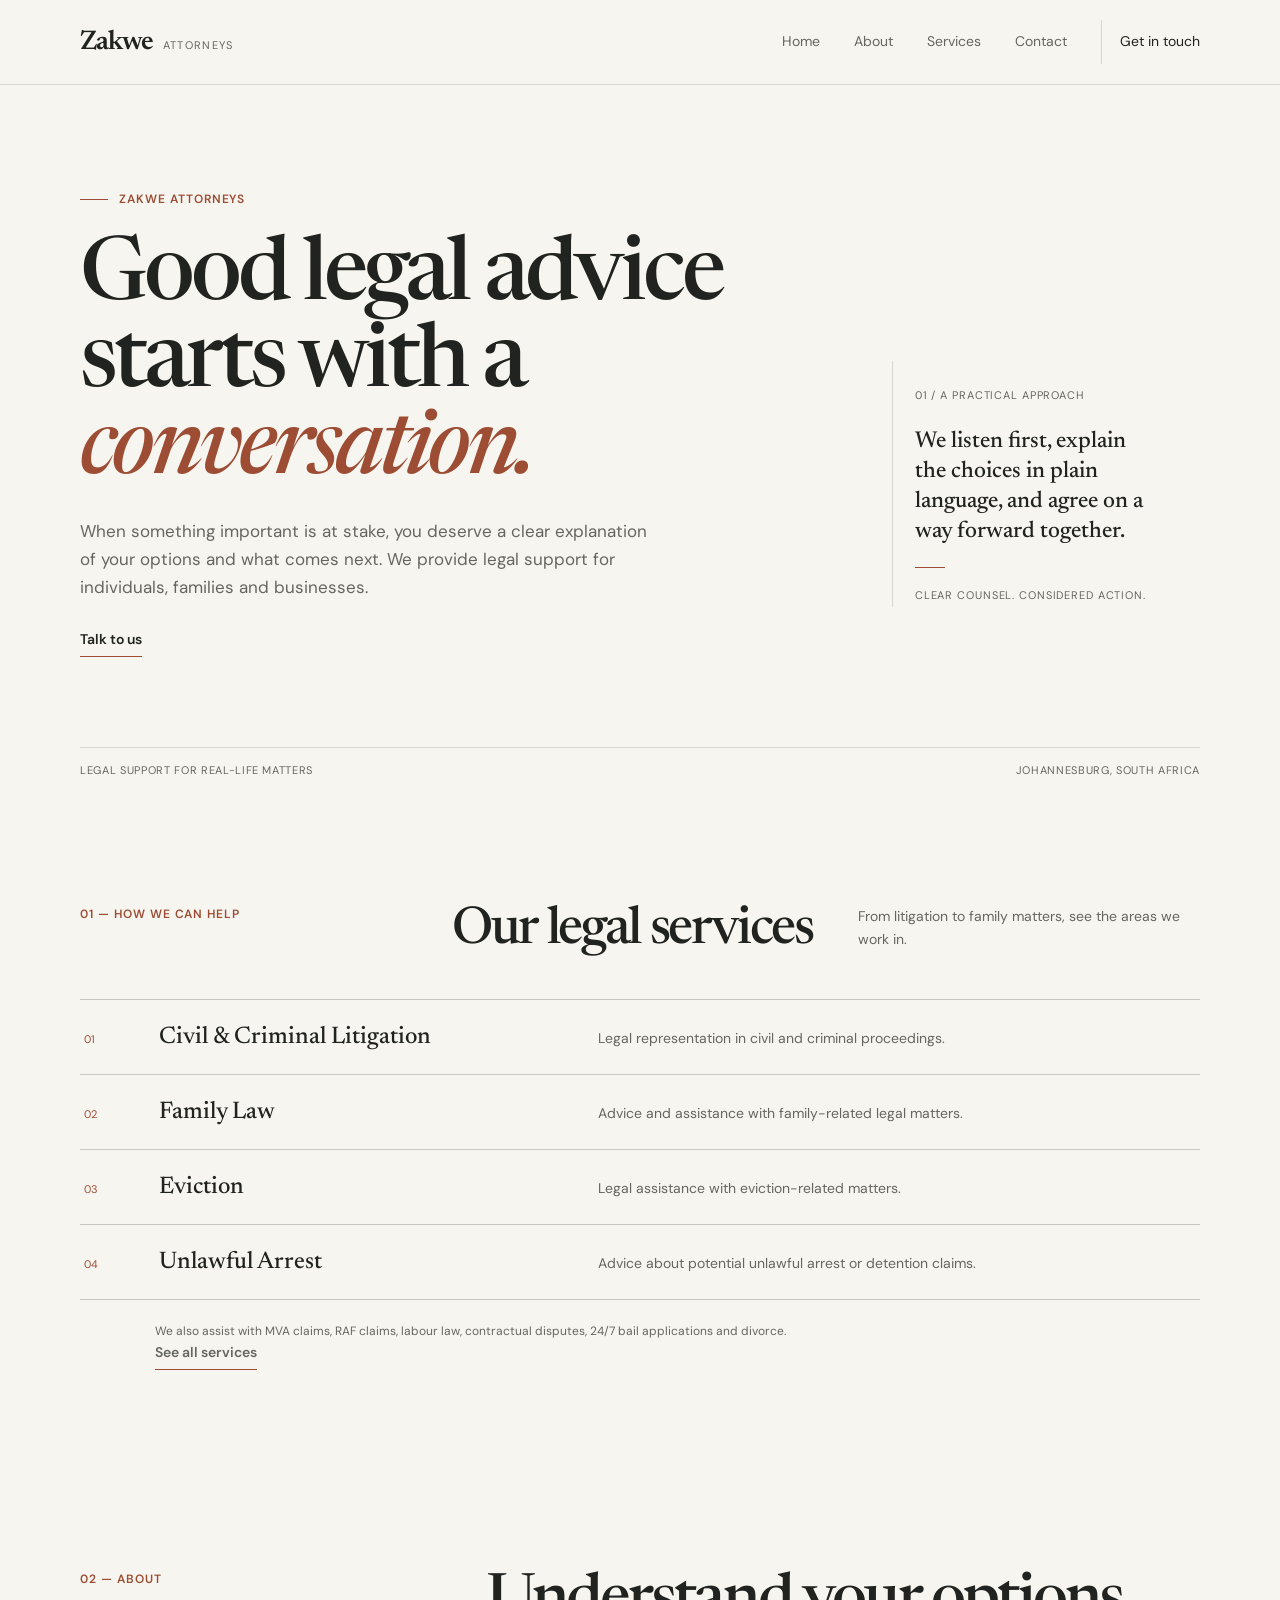
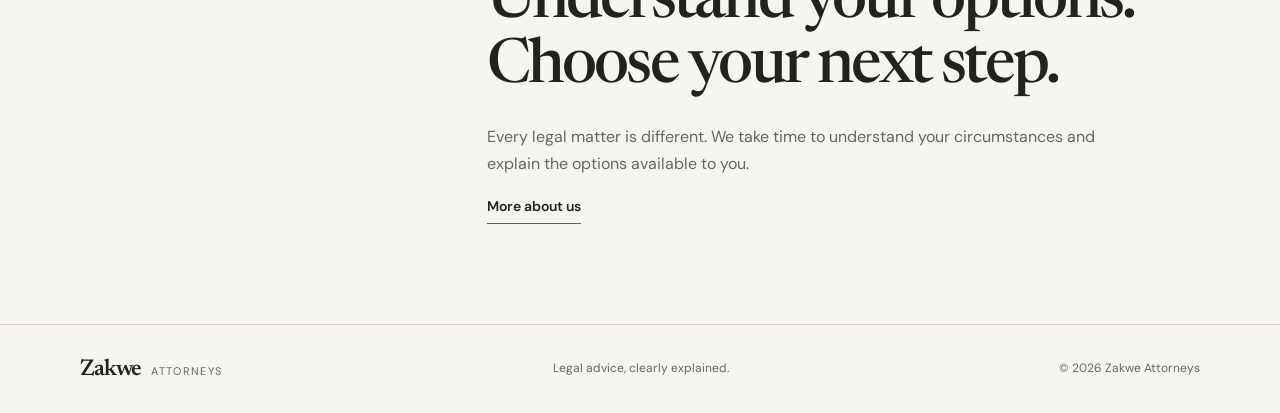
==== commit bdf2cc3a: "Remove arrow symbols from navigation, links and service content" ====
--- a/index.html
+++ b/index.html
@@ -14,13 +14,10 @@
   <body>
     <header class="site-header">
       <div class="container header-inner">
-        <a class="wordmark" href="index.html" aria-label="Zakwe Attorneys home">
-          <span class="wordmark-name">Zakwe</span>
-          <span class="wordmark-sub">Attorneys</span>
-        </a>
+        <a class="wordmark" href="index.html" aria-label="Zakwe Attorneys home"><span class="wordmark-name">Zakwe</span><span class="wordmark-sub">Attorneys</span></a>
         <button class="menu-toggle" aria-expanded="false" aria-controls="site-nav" aria-label="Open navigation"><span></span><span></span></button>
         <nav class="site-nav" id="site-nav" aria-label="Main navigation">
-          <a href="index.html" aria-current="page">Home</a><a href="about.html">About</a><a href="services.html">Services</a><a href="contact.html">Contact</a><a class="nav-contact" href="contact.html">Get in touch <span aria-hidden="true">↗</span></a>
+          <a href="index.html" aria-current="page">Home</a><a href="about.html">About</a><a href="services.html">Services</a><a href="contact.html">Contact</a><a class="nav-contact" href="contact.html">Get in touch</a>
         </nav>
       </div>
     </header>
@@ -30,7 +27,7 @@
           <p class="kicker"><span class="kicker-line"></span> Zakwe Attorneys</p>
           <h1>Good legal advice starts with a <em>conversation.</em></h1>
           <p class="intro-text">When something important is at stake, you deserve a clear explanation of your options and what comes next. We provide legal support for individuals, families and businesses.</p>
-          <a class="text-link" href="contact.html">Talk to us <span aria-hidden="true">→</span></a>
+          <a class="text-link" href="contact.html">Talk to us</a>
         </div>
         <aside class="intro-note" aria-label="Our approach"><span class="note-number">01 / A practical approach</span><p>We listen first, explain the choices in plain language, and agree on a way forward together.</p><span class="note-rule"></span><span class="note-caption">Clear counsel. Considered action.</span></aside>
         <div class="intro-footer"><span>Legal support for real-life matters</span><span>Johannesburg, South Africa</span></div>
@@ -39,16 +36,16 @@
         <div class="container">
           <div class="services-heading"><p class="section-label">01 — How we can help</p><h2>Our legal services</h2><p class="services-intro">From litigation to family matters, see the areas we work in.</p></div>
           <div class="service-list">
-            <article class="service-row"><span class="service-index">01</span><h3>Civil &amp; Criminal Litigation</h3><p>Legal representation in civil and criminal proceedings.</p><span class="service-arrow" aria-hidden="true">↗</span></article>
-            <article class="service-row"><span class="service-index">02</span><h3>Family Law</h3><p>Advice and assistance with family-related legal matters.</p><span class="service-arrow" aria-hidden="true">↗</span></article>
-            <article class="service-row"><span class="service-index">03</span><h3>Eviction</h3><p>Legal assistance with eviction-related matters.</p><span class="service-arrow" aria-hidden="true">↗</span></article>
-            <article class="service-row"><span class="service-index">04</span><h3>Unlawful Arrest</h3><p>Advice about potential unlawful arrest or detention claims.</p><span class="service-arrow" aria-hidden="true">↗</span></article>
+            <article class="service-row"><span class="service-index">01</span><h3>Civil &amp; Criminal Litigation</h3><p>Legal representation in civil and criminal proceedings.</p></article>
+            <article class="service-row"><span class="service-index">02</span><h3>Family Law</h3><p>Advice and assistance with family-related legal matters.</p></article>
+            <article class="service-row"><span class="service-index">03</span><h3>Eviction</h3><p>Legal assistance with eviction-related matters.</p></article>
+            <article class="service-row"><span class="service-index">04</span><h3>Unlawful Arrest</h3><p>Advice about potential unlawful arrest or detention claims.</p></article>
           </div>
-          <p class="scope-note">We also assist with MVA claims, RAF claims, labour law, contractual disputes, 24/7 bail applications and divorce. <a class="text-link" href="services.html">See all services <span aria-hidden="true">→</span></a></p>
+          <p class="scope-note">We also assist with MVA claims, RAF claims, labour law, contractual disputes, 24/7 bail applications and divorce. <a class="text-link" href="services.html">See all services</a></p>
         </div>
       </section>
       <section class="section home-about">
-        <div class="container about-grid"><p class="section-label">02 — About</p><div class="about-copy"><h2>Understand your options. Choose your next step.</h2><p>Every legal matter is different. We take time to understand your circumstances and explain the options available to you.</p><a class="text-link" href="about.html">More about us <span aria-hidden="true">→</span></a></div></div>
+        <div class="container about-grid"><p class="section-label">02 — About</p><div class="about-copy"><h2>Understand your options. Choose your next step.</h2><p>Every legal matter is different. We take time to understand your circumstances and explain the options available to you.</p><a class="text-link" href="about.html">More about us</a></div></div>
       </section>
     </main>
     <footer class="site-footer"><div class="container footer-inner"><a class="wordmark footer-wordmark" href="index.html"><span class="wordmark-name">Zakwe</span><span class="wordmark-sub">Attorneys</span></a><p>Legal advice, clearly explained.</p><span>© <span id="year">2026</span> Zakwe Attorneys</span></div></footer>
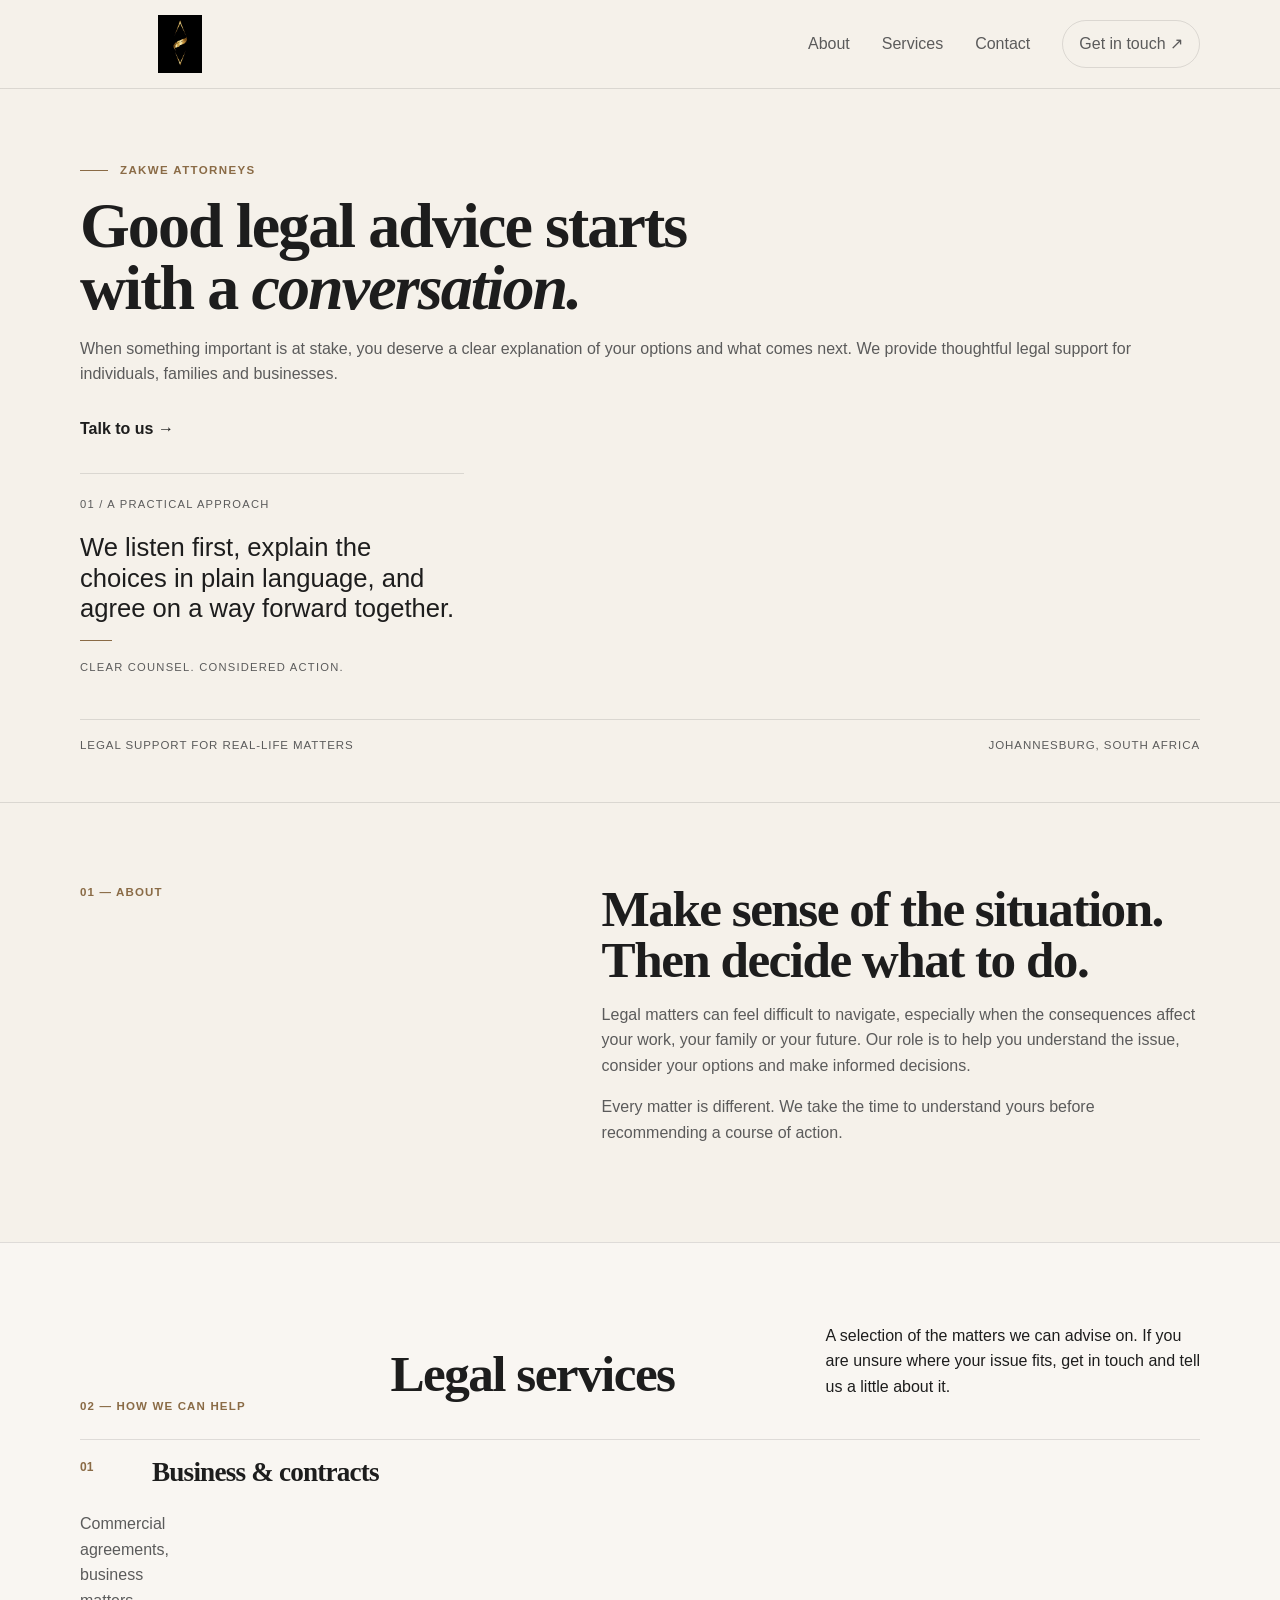
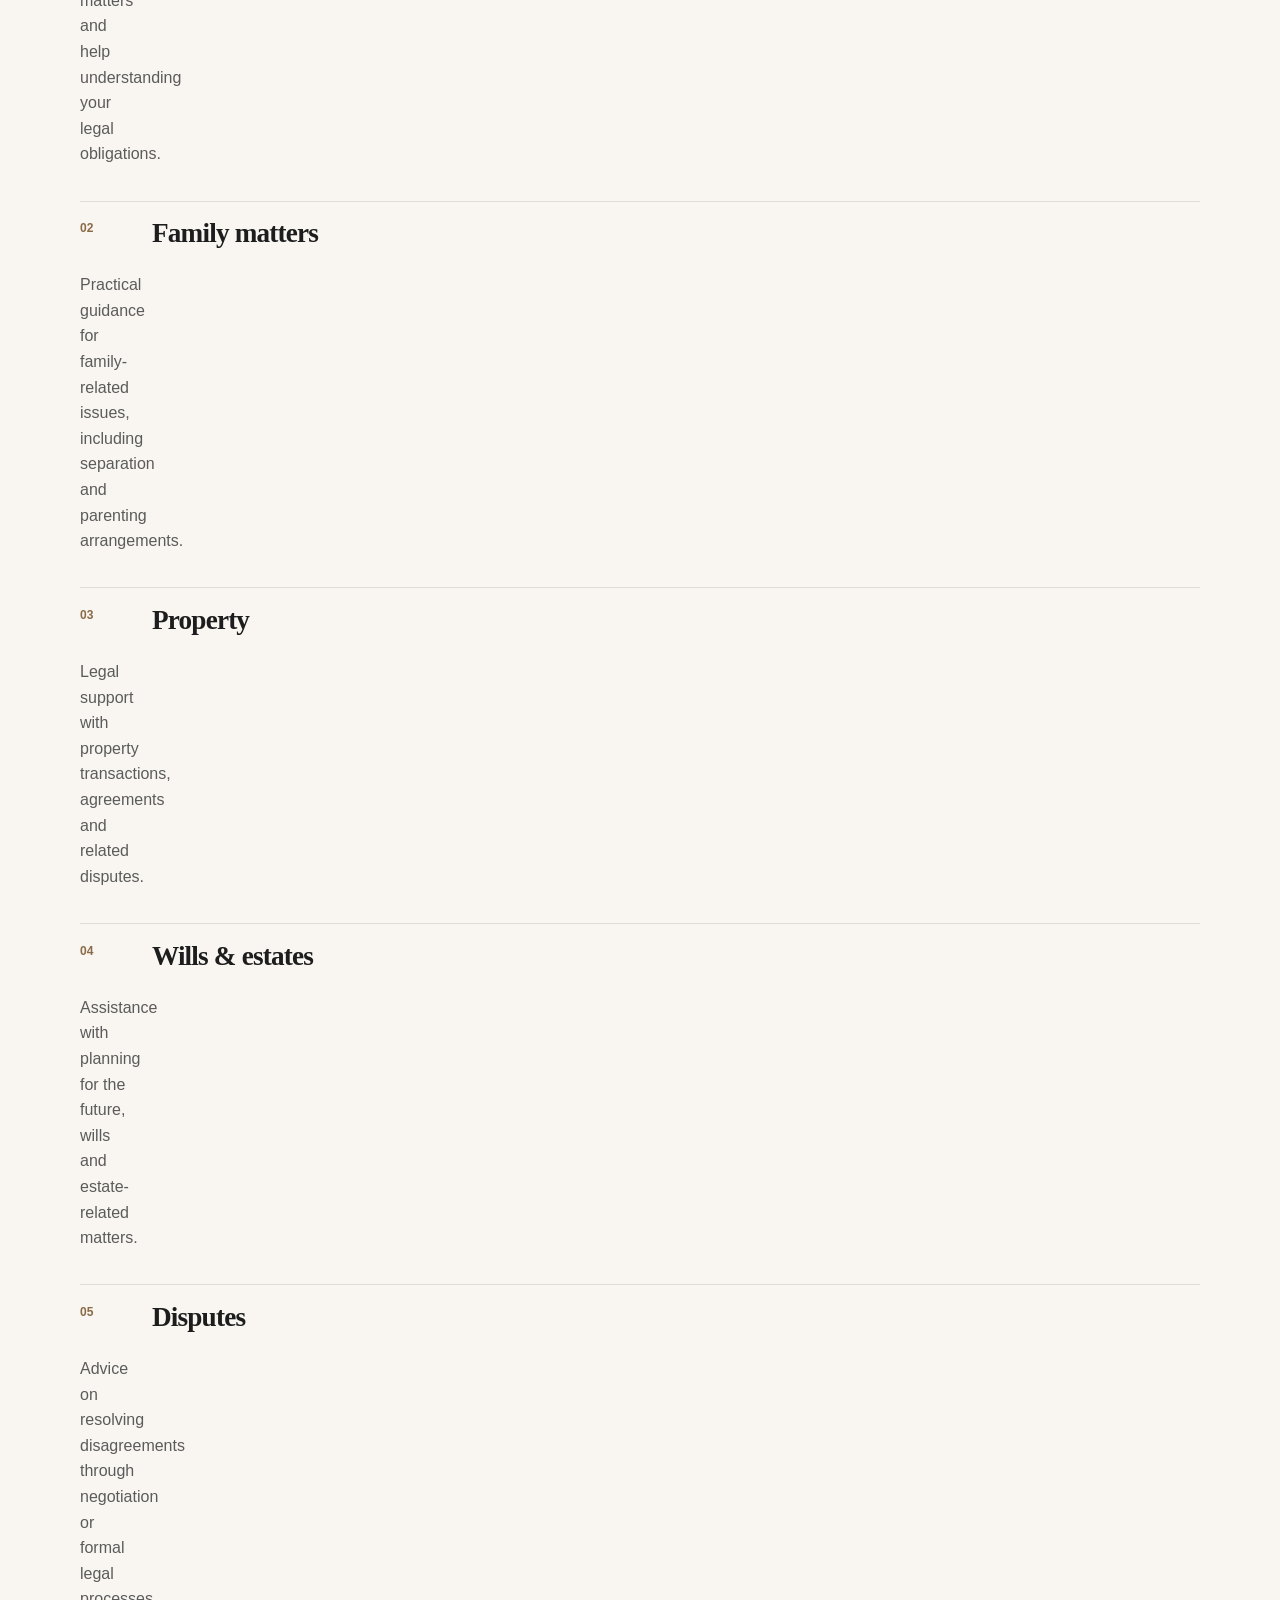
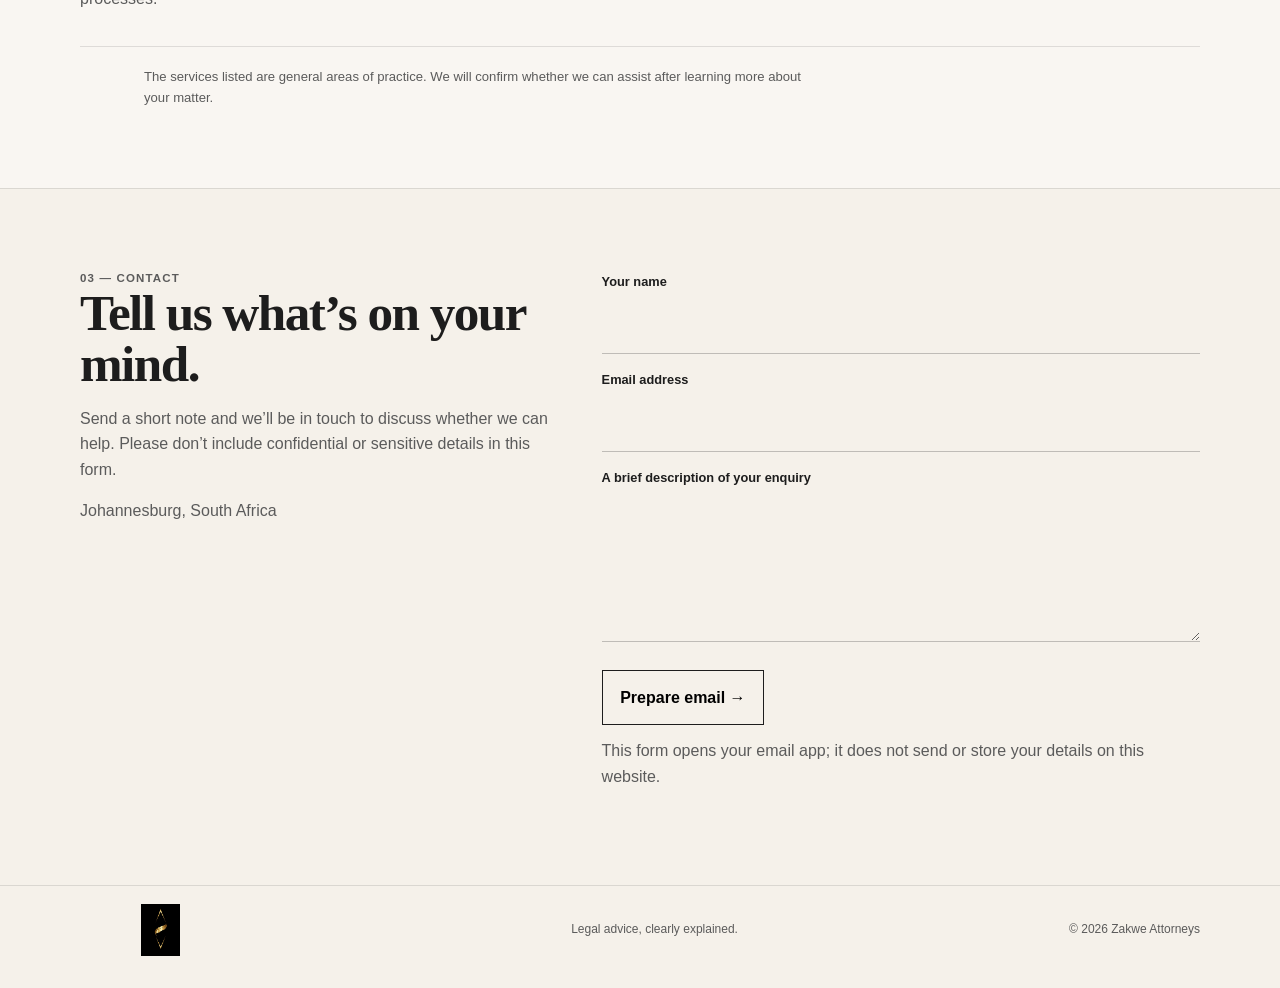
==== commit fa8c1a1c: "Use the uploaded Zakwe logo file as the site logo and favicon across all pages" ====
--- a/index.html
+++ b/index.html
@@ -3,8 +3,9 @@
   <head>
     <meta charset="utf-8" />
     <meta name="viewport" content="width=device-width, initial-scale=1" />
-    <meta name="description" content="Zakwe Attorneys provides legal services including litigation, family law, eviction, unlawful arrest, MVA and RAF claims, labour law, contractual disputes, bail applications and divorce." />
+    <meta name="description" content="Straightforward legal advice and representation from Zakwe Attorneys." />
     <title>Zakwe Attorneys | Legal advice, clearly explained</title>
+    <link rel="icon" href="Zakwe%20logo.JPG" type="image/jpeg" />
     <link rel="preconnect" href="https://fonts.googleapis.com" />
     <link rel="preconnect" href="https://fonts.gstatic.com" crossorigin />
     <link href="https://fonts.googleapis.com/css2?family=DM+Sans:wght@400;500;600;700&family=Newsreader:opsz,wght@6..72,500;6..72,600&display=swap" rel="stylesheet" />
@@ -14,40 +15,112 @@
   <body>
     <header class="site-header">
       <div class="container header-inner">
-        <a class="wordmark" href="index.html" aria-label="Zakwe Attorneys home"><span class="wordmark-name">Zakwe</span><span class="wordmark-sub">Attorneys</span></a>
-        <button class="menu-toggle" aria-expanded="false" aria-controls="site-nav" aria-label="Open navigation"><span></span><span></span></button>
+        <a class="wordmark" href="#top" aria-label="Zakwe Attorneys home">
+          <img class="site-logo" src="Zakwe%20logo.JPG" alt="Zakwe Attorneys logo" />
+        </a>
+        <button class="menu-toggle" aria-expanded="false" aria-controls="site-nav" aria-label="Open navigation">
+          <span></span><span></span>
+        </button>
         <nav class="site-nav" id="site-nav" aria-label="Main navigation">
-          <a href="index.html" aria-current="page">Home</a><a href="about.html">About</a><a href="services.html">Services</a><a href="contact.html">Contact</a><a class="nav-contact" href="contact.html">Get in touch</a>
+          <a href="#about">About</a>
+          <a href="#services">Services</a>
+          <a href="#contact">Contact</a>
+          <a class="nav-contact" href="#contact">Get in touch <span aria-hidden="true">↗</span></a>
         </nav>
       </div>
     </header>
+
     <main id="top">
       <section class="intro container">
         <div class="intro-copy">
           <p class="kicker"><span class="kicker-line"></span> Zakwe Attorneys</p>
           <h1>Good legal advice starts with a <em>conversation.</em></h1>
-          <p class="intro-text">When something important is at stake, you deserve a clear explanation of your options and what comes next. We provide legal support for individuals, families and businesses.</p>
-          <a class="text-link" href="contact.html">Talk to us</a>
+          <p class="intro-text">When something important is at stake, you deserve a clear explanation of your options and what comes next. We provide thoughtful legal support for individuals, families and businesses.</p>
+          <a class="text-link" href="#contact">Talk to us <span aria-hidden="true">→</span></a>
         </div>
-        <aside class="intro-note" aria-label="Our approach"><span class="note-number">01 / A practical approach</span><p>We listen first, explain the choices in plain language, and agree on a way forward together.</p><span class="note-rule"></span><span class="note-caption">Clear counsel. Considered action.</span></aside>
+        <aside class="intro-note" aria-label="Our approach">
+          <span class="note-number">01 / A practical approach</span>
+          <p>We listen first, explain the choices in plain language, and agree on a way forward together.</p>
+          <span class="note-rule"></span>
+          <span class="note-caption">Clear counsel. Considered action.</span>
+        </aside>
         <div class="intro-footer"><span>Legal support for real-life matters</span><span>Johannesburg, South Africa</span></div>
       </section>
-      <section class="section home-services">
-        <div class="container">
-          <div class="services-heading"><p class="section-label">01 — How we can help</p><h2>Our legal services</h2><p class="services-intro">From litigation to family matters, see the areas we work in.</p></div>
-          <div class="service-list">
-            <article class="service-row"><span class="service-index">01</span><h3>Civil &amp; Criminal Litigation</h3><p>Legal representation in civil and criminal proceedings.</p></article>
-            <article class="service-row"><span class="service-index">02</span><h3>Family Law</h3><p>Advice and assistance with family-related legal matters.</p></article>
-            <article class="service-row"><span class="service-index">03</span><h3>Eviction</h3><p>Legal assistance with eviction-related matters.</p></article>
-            <article class="service-row"><span class="service-index">04</span><h3>Unlawful Arrest</h3><p>Advice about potential unlawful arrest or detention claims.</p></article>
+
+      <section class="about section" id="about">
+        <div class="container about-grid">
+          <p class="section-label">01 — About</p>
+          <div class="about-copy">
+            <h2>Make sense of the situation. Then decide what to do.</h2>
+            <p>Legal matters can feel difficult to navigate, especially when the consequences affect your work, your family or your future. Our role is to help you understand the issue, consider your options and make informed decisions.</p>
+            <p>Every matter is different. We take the time to understand yours before recommending a course of action.</p>
           </div>
-          <p class="scope-note">We also assist with MVA claims, RAF claims, labour law, contractual disputes, 24/7 bail applications and divorce. <a class="text-link" href="services.html">See all services</a></p>
         </div>
       </section>
-      <section class="section home-about">
-        <div class="container about-grid"><p class="section-label">02 — About</p><div class="about-copy"><h2>Understand your options. Choose your next step.</h2><p>Every legal matter is different. We take time to understand your circumstances and explain the options available to you.</p><a class="text-link" href="about.html">More about us</a></div></div>
+
+      <section class="services section" id="services">
+        <div class="container">
+          <div class="services-heading">
+            <p class="section-label">02 — How we can help</p>
+            <h2>Legal services</h2>
+            <p class="services-intro">A selection of the matters we can advise on. If you are unsure where your issue fits, get in touch and tell us a little about it.</p>
+          </div>
+          <div class="service-list">
+            <article class="service-row">
+              <span class="service-index">01</span><h3>Business &amp; contracts</h3>
+              <p>Commercial agreements, business matters and help understanding your legal obligations.</p>
+            </article>
+            <article class="service-row">
+              <span class="service-index">02</span><h3>Family matters</h3>
+              <p>Practical guidance for family-related issues, including separation and parenting arrangements.</p>
+            </article>
+            <article class="service-row">
+              <span class="service-index">03</span><h3>Property</h3>
+              <p>Legal support with property transactions, agreements and related disputes.</p>
+            </article>
+            <article class="service-row">
+              <span class="service-index">04</span><h3>Wills &amp; estates</h3>
+              <p>Assistance with planning for the future, wills and estate-related matters.</p>
+            </article>
+            <article class="service-row">
+              <span class="service-index">05</span><h3>Disputes</h3>
+              <p>Advice on resolving disagreements through negotiation or formal legal processes.</p>
+            </article>
+          </div>
+          <p class="scope-note">The services listed are general areas of practice. We will confirm whether we can assist after learning more about your matter.</p>
+        </div>
+      </section>
+
+      <section class="contact section" id="contact">
+        <div class="container contact-grid">
+          <div class="contact-copy">
+            <p class="section-label">03 — Contact</p>
+            <h2>Tell us what’s on your mind.</h2>
+            <p>Send a short note and we’ll be in touch to discuss whether we can help. Please don’t include confidential or sensitive details in this form.</p>
+            <p class="contact-location">Johannesburg, South Africa</p>
+          </div>
+          <form class="contact-form" id="contact-form">
+            <label for="name">Your name</label>
+            <input id="name" name="name" autocomplete="name" required />
+            <label for="email">Email address</label>
+            <input id="email" name="email" type="email" autocomplete="email" required />
+            <label for="message">A brief description of your enquiry</label>
+            <textarea id="message" name="message" rows="4" required></textarea>
+            <button type="submit">Prepare email <span aria-hidden="true">→</span></button>
+            <p class="form-note" id="form-note" aria-live="polite">This form opens your email app; it does not send or store your details on this website.</p>
+          </form>
+        </div>
       </section>
     </main>
-    <footer class="site-footer"><div class="container footer-inner"><a class="wordmark footer-wordmark" href="index.html"><span class="wordmark-name">Zakwe</span><span class="wordmark-sub">Attorneys</span></a><p>Legal advice, clearly explained.</p><span>© <span id="year">2026</span> Zakwe Attorneys</span></div></footer>
+
+    <footer class="site-footer">
+      <div class="container footer-inner">
+        <a class="wordmark footer-wordmark" href="#top">
+          <img class="site-logo footer-logo" src="Zakwe%20logo.JPG" alt="Zakwe Attorneys logo" />
+        </a>
+        <p>Legal advice, clearly explained.</p>
+        <span>© <span id="year">2026</span> Zakwe Attorneys</span>
+      </div>
+    </footer>
   </body>
 </html>
--- a/styles.css
+++ b/styles.css
@@ -1,354 +1,486 @@
-@import url('https://fonts.googleapis.com/css2?family=DM+Sans:wght@400;500;600;700&family=Newsreader:opsz,wght@6..72,500;6..72,600&display=swap');
-
 :root {
-  --paper: #f7f5f0;
-  --paper-strong: #eeece5;
-  --ink: #20231f;
-  --muted: #65675f;
-  --line: #d8d6cf;
-  --accent: #9c4d34;
-  --hero: #f1efe9;
-  --serif: "Newsreader", Georgia, serif;
-  --sans: "DM Sans", Arial, sans-serif;
-}
-
-* { box-sizing: border-box; }
-html { scroll-behavior: smooth; scroll-padding-top: 85px; }
+  --bg: #f5f1ea;
+  --white: #ffffff;
+  --text: #1d1d1d;
+  --muted: #5b5b5b;
+  --primary: #8a6b46;
+  --primary-dark: #5f472e;
+  --accent: #d9c5a5;
+  --line: rgba(29, 29, 29, 0.12);
+  --shadow: 0 24px 60px rgba(26, 23, 17, 0.12);
+}
+
+* {
+  box-sizing: border-box;
+}
+
+html {
+  scroll-behavior: smooth;
+}
+
+a {
+  color: inherit;
+  text-decoration: none;
+}
+
+img {
+  max-width: 100%;
+  display: block;
+}
+
 body {
   margin: 0;
-  background: var(--paper);
-  color: var(--ink);
-  font-family: var(--sans);
-  font-size: 16px;
-  line-height: 1.65;
-}
-
-a { color: inherit; text-decoration: none; }
-button, input, textarea { font: inherit; }
-.container { width: min(1120px, calc(100% - 48px)); margin-inline: auto; }
+  font-family: "Inter", sans-serif;
+  background: var(--bg);
+  color: var(--text);
+  line-height: 1.6;
+}
+
+button,
+input,
+textarea {
+  font: inherit;
+}
+
+.container {
+  width: min(1120px, calc(100% - 2rem));
+  margin: 0 auto;
+}
 
 .site-header {
   position: sticky;
   top: 0;
   z-index: 20;
-  background: rgba(247, 245, 240, 0.92);
+  background: rgba(245, 241, 234, 0.9);
   backdrop-filter: blur(10px);
   border-bottom: 1px solid var(--line);
 }
 
 .header-inner {
-  min-height: 84px;
+  min-height: 88px;
   display: flex;
   align-items: center;
   justify-content: space-between;
+  gap: 1rem;
 }
 
 .wordmark {
   display: inline-flex;
-  align-items: baseline;
-  gap: 10px;
-  white-space: nowrap;
-}
-
-.wordmark-name {
-  font: 600 27px/1 var(--serif);
-  letter-spacing: -0.04em;
-}
-
-.wordmark-sub {
-  color: var(--muted);
-  font-size: 11px;
-  letter-spacing: .12em;
-  text-transform: uppercase;
+  align-items: center;
+  justify-content: center;
+}
+
+.site-logo {
+  display: block;
+  width: 200px;
+  height: auto;
+  max-height: 58px;
+  object-fit: contain;
+}
+
+.footer-logo {
+  width: 160px;
+  max-height: 52px;
 }
 
 .site-nav {
   display: flex;
   align-items: center;
-  gap: 34px;
-  font-size: 14px;
-}
-
-.site-nav a:not(.nav-contact) { color: var(--muted); }
-.site-nav a:hover, .site-nav a:focus-visible { color: var(--accent); }
+  gap: 2rem;
+  color: var(--muted);
+  font-weight: 500;
+}
+
+.site-nav a {
+  position: relative;
+}
+
+.site-nav a::after {
+  content: "";
+  position: absolute;
+  left: 0;
+  bottom: -0.45rem;
+  width: 100%;
+  height: 2px;
+  background: var(--primary);
+  transform: scaleX(0);
+  transform-origin: left;
+  transition: transform 0.25s ease;
+}
+
+.site-nav a:hover::after,
+.site-nav a:focus-visible::after {
+  transform: scaleX(1);
+}
+
 .nav-contact {
-  padding: 10px 0 10px 18px;
-  border-left: 1px solid var(--line);
-}
-.nav-contact span { margin-left: 7px; color: var(--accent); }
-.menu-toggle { display: none; }
+  padding: 0.65rem 1rem;
+  border: 1px solid var(--line);
+  border-radius: 999px;
+}
+
+.menu-toggle {
+  display: none;
+}
 
 .intro {
-  min-height: 590px;
-  padding-top: 105px;
-  padding-bottom: 25px;
-  display: grid;
-  grid-template-columns: minmax(0, 1.5fr) minmax(250px, .65fr);
-  column-gap: 9%;
-  align-content: center;
-  position: relative;
-}
-
-.intro-copy { max-width: 700px; }
-.kicker, .section-label {
-  margin: 0;
-  color: var(--accent);
-  font-size: 12px;
-  font-weight: 600;
-  letter-spacing: .08em;
-  text-transform: uppercase;
+  padding: 4.5rem 0 3rem;
 }
 
 .kicker {
   display: flex;
   align-items: center;
-  gap: 11px;
+  gap: 0.75rem;
+  margin: 0;
+  color: var(--primary);
+  letter-spacing: 0.12em;
+  text-transform: uppercase;
+  font-weight: 700;
+  font-size: 0.72rem;
 }
 
 .kicker-line {
   display: inline-block;
   width: 28px;
   height: 1px;
-  background: var(--accent);
-}
-
-h1, h2, h3, p { margin-top: 0; }
-h1, h2 { font-family: var(--serif); font-weight: 500; letter-spacing: -.045em; }
-h1 { max-width: 710px; margin: 25px 0 21px; font-size: clamp(54px, 7vw, 88px); line-height: .99; }
-h1 em { color: var(--accent); font-weight: 500; }
-.intro-text { max-width: 570px; margin-bottom: 25px; color: var(--muted); font-size: 17px; }
+  background: var(--primary);
+}
+
+h1,
+h2,
+h3,
+p {
+  margin-top: 0;
+}
+
+h1,
+h2,
+h3 {
+  font-family: "Cormorant Garamond", Georgia, serif;
+  line-height: 0.96;
+  letter-spacing: -0.03em;
+}
+
+h1 {
+  font-size: clamp(3.4rem, 5vw, 5.4rem);
+  max-width: 620px;
+  margin: 1rem 0 1.1rem;
+}
+
+.intro-text,
+.about-copy p,
+.page-copy p,
+.value-list p,
+.contact-copy p,
+.contact-page-copy p,
+.service-row p,
+.service-page-item p,
+.scope-note,
+.form-note {
+  color: var(--muted);
+}
+
 .text-link {
-  display: inline-flex;
-  align-items: center;
-  gap: 13px;
-  padding-bottom: 5px;
-  border-bottom: 1px solid var(--accent);
-  font-size: 14px;
+  display: inline-block;
+  margin-top: 0.8rem;
   font-weight: 600;
 }
-.text-link span { color: var(--accent); transition: transform .18s ease; }
-.text-link:hover span { transform: translateX(4px); }
 
 .intro-note {
-  align-self: end;
-  margin-bottom: 50px;
-  padding: 20px 0 0 22px;
-  border-left: 1px solid var(--line);
-}
-
-.note-number, .note-caption { color: var(--muted); font-size: 11px; letter-spacing: .08em; text-transform: uppercase; }
-.intro-note p {
-  max-width: 240px;
-  margin: 20px 0;
-  font: 500 23px/1.3 var(--serif);
-}
+  max-width: 24rem;
+  border-top: 1px solid var(--line);
+  padding-top: 1rem;
+  margin-top: 2rem;
+}
+
+.note-number,
+.note-caption {
+  color: var(--muted);
+  font-size: 0.7rem;
+  letter-spacing: 0.11em;
+  text-transform: uppercase;
+}
+
 .note-rule {
   display: block;
-  width: 30px;
+  width: 2rem;
   height: 1px;
-  margin-bottom: 13px;
-  background: var(--accent);
+  background: var(--primary);
+  margin: 1rem 0 0.75rem;
+}
+
+.intro-note p {
+  margin: 1rem 0;
+  font-size: 1.6rem;
+  line-height: 1.2;
 }
 
 .intro-footer {
-  grid-column: 1 / -1;
   display: flex;
   justify-content: space-between;
-  margin-top: 90px;
-  padding-top: 13px;
+  gap: 1rem;
+  margin-top: 2.5rem;
+  padding-top: 1rem;
   border-top: 1px solid var(--line);
   color: var(--muted);
-  font-size: 11px;
-  letter-spacing: .06em;
+  font-size: 0.72rem;
+  letter-spacing: 0.08em;
   text-transform: uppercase;
 }
 
-.section { padding: 100px 0; }
-.about { border-top: 1px solid var(--line); }
-.about-grid { display: grid; grid-template-columns: 1fr 2fr; gap: 50px; }
-.about-copy { max-width: 700px; }
-.about-copy h2, .contact-copy h2 { max-width: 650px; margin: 0 0 25px; font-size: clamp(40px, 5vw, 62px); line-height: 1.04; }
-.about-copy p { max-width: 660px; color: var(--muted); }
-
-.services { background: var(--paper-strong); }
+.section {
+  padding: 5rem 0;
+}
+
+.about,
+.contact,
+.services {
+  border-top: 1px solid var(--line);
+}
+
+.about-grid,
+.contact-grid,
+.page-grid,
+.two-column,
+.contact-page-grid {
+  display: grid;
+  grid-template-columns: 0.9fr 1.1fr;
+  gap: 2rem;
+  align-items: start;
+}
+
+.section-label {
+  margin: 0;
+  color: var(--primary);
+  text-transform: uppercase;
+  letter-spacing: 0.1em;
+  font-size: 0.72rem;
+  font-weight: 700;
+}
+
+.about-copy h2,
+.contact-copy h2,
+.services-heading h2,
+.page-hero h1 {
+  margin: 0 0 1rem;
+  font-size: clamp(2.8rem, 4vw, 4rem);
+  line-height: 1;
+}
+
+.services {
+  background: rgba(255, 255, 255, 0.35);
+}
+
 .services-heading {
   display: grid;
-  grid-template-columns: 1fr 1.1fr 1fr;
-  gap: 30px;
-  align-items: start;
-  margin-bottom: 42px;
-}
-.services-heading h2 { margin: 0; font-size: 52px; line-height: 1; }
-.services-intro { max-width: 330px; margin: 0; color: var(--muted); font-size: 14px; }
-.service-list { border-top: 1px solid #c9c7c0; }
-.service-row {
-  display: grid;
-  grid-template-columns: 55px minmax(190px, .9fr) 1.2fr 20px;
-  align-items: baseline;
-  gap: 20px;
-  padding: 22px 4px;
-  border-bottom: 1px solid #c9c7c0;
-}
-.service-index { color: var(--accent); font-size: 11px; }
-.service-row h3 { margin: 0; font: 500 24px/1.25 var(--serif); }
-.service-row p { max-width: 430px; margin: 0; color: var(--muted); font-size: 14px; }
-.service-arrow { color: var(--accent); font-size: 15px; }
-.scope-note { max-width: 720px; margin: 22px 0 0 75px; color: var(--muted); font-size: 12px; }
-
-.contact { padding-bottom: 110px; }
-.contact-grid { display: grid; grid-template-columns: 1fr .9fr; gap: 12%; }
-.contact-copy h2 { margin-top: 25px; }
-.contact-copy > p:not(.section-label) { max-width: 430px; color: var(--muted); }
-.contact-copy .contact-location { margin-top: 35px; color: var(--ink) !important; font-size: 13px; }
-.contact-form { display: grid; align-content: start; gap: 8px; }
-.contact-form label { margin-top: 12px; font-size: 13px; font-weight: 600; }
-.contact-form input, .contact-form textarea {
+  grid-template-columns: 0.7fr 1fr 0.9fr;
+  gap: 1.2rem;
+  align-items: end;
+  margin-bottom: 1.5rem;
+}
+
+.service-list,
+.service-page-list {
+  display: grid;
+}
+
+.service-row,
+.service-page-item {
+  display: grid;
+  grid-template-columns: 3.5rem minmax(0, 1fr);
+  gap: 1rem;
+  padding: 1.1rem 0;
+  border-top: 1px solid var(--line);
+}
+
+.service-row:last-child,
+.service-page-item:last-child {
+  border-bottom: 1px solid var(--line);
+}
+
+.service-index,
+.service-page-item span {
+  color: var(--primary);
+  font-size: 0.75rem;
+  font-weight: 700;
+}
+
+.service-row h3,
+.service-page-item h3,
+.value-list h3 {
+  margin: 0 0 0.45rem;
+  font-size: 1.7rem;
+  line-height: 1.1;
+}
+
+.scope-note {
+  max-width: 42rem;
+  margin: 1.2rem 0 0 4rem;
+  font-size: 0.82rem;
+}
+
+.contact-form {
+  display: grid;
+  gap: 0.8rem;
+}
+
+.contact-form label {
+  margin-top: 0.2rem;
+  font-size: 0.8rem;
+  font-weight: 700;
+}
+
+.contact-form input,
+.contact-form textarea {
   width: 100%;
-  padding: 10px 0;
+  background: transparent;
   border: 0;
-  border-bottom: 1px solid #aaa99f;
-  border-radius: 0;
-  outline: 0;
+  border-bottom: 1px solid rgba(29, 29, 29, 0.25);
+  padding: 0.7rem 0;
+  color: var(--text);
+  outline: none;
+}
+
+.contact-form textarea {
+  min-height: 140px;
+  resize: vertical;
+}
+
+.contact-form button {
+  margin-top: 1rem;
+  width: fit-content;
+  padding: 0.85rem 1.1rem;
+  border: 1px solid var(--text);
   background: transparent;
-  color: var(--ink);
-}
-.contact-form input:focus, .contact-form textarea:focus { border-color: var(--accent); }
-.contact-form textarea { resize: vertical; }
-.contact-form button {
-  justify-self: start;
-  margin-top: 19px;
-  padding: 12px 17px;
-  border: 0;
-  background: var(--ink);
-  color: white;
+  font-weight: 600;
   cursor: pointer;
-  font-size: 13px;
-}
-.contact-form button:hover { background: var(--accent); }
-.contact-form button span { margin-left: 15px; }
-.form-note { margin: 9px 0 0; color: var(--muted); font-size: 11px; }
+}
+
+.contact-form button:hover,
+.contact-form button:focus-visible {
+  background: var(--text);
+  color: var(--white);
+}
 
 .page-hero {
-  padding-top: 90px;
-  padding-bottom: 20px;
-}
+  padding-top: 4rem;
+}
+
 .page-hero h1 {
-  max-width: 800px;
-  margin-top: 18px;
-  font-size: clamp(44px, 5vw, 70px);
-  line-height: .96;
-}
-.page-grid, .two-column, .contact-page-grid {
-  display: grid;
-  grid-template-columns: 1fr 2fr;
-  gap: 40px;
-}
-.page-copy p, .contact-page-copy p, .contact-page-copy li, .value-list p {
-  color: var(--muted);
-}
+  margin-top: 0.9rem;
+}
+
+.page-copy,
 .value-list {
   display: grid;
-  gap: 22px;
-}
-.value-list h3, .service-page-item h3 {
-  margin: 0 0 8px;
-  font: 500 27px/1.2 var(--serif);
-}
-.muted-section { background: var(--paper-strong); }
-.service-page-list {
-  display: grid;
-  gap: 18px;
-}
-.service-page-item {
-  display: grid;
-  grid-template-columns: 70px 1fr;
-  gap: 20px;
-  padding: 18px 0;
-  border-top: 1px solid var(--line);
-}
-.service-page-item span {
-  color: var(--accent);
-  font-size: 12px;
-  letter-spacing: .08em;
-}
+  gap: 1.1rem;
+}
+
 .contact-page-copy ul {
-  margin: 22px 0 0;
-  padding-left: 18px;
-  color: var(--muted);
-}
-.page-contact-form {
-  background: rgba(255,255,255,0.25);
-  border: 1px solid var(--line);
-  padding: 24px 20px;
+  margin: 1.5rem 0 0;
+  padding-left: 1.2rem;
 }
 
 .site-footer {
   border-top: 1px solid var(--line);
-}
+  padding: 1.1rem 0 2rem;
+}
+
 .footer-inner {
-  min-height: 88px;
   display: flex;
   align-items: center;
   justify-content: space-between;
-  gap: 20px;
-}
-.footer-inner > p, .footer-inner > span {
+  gap: 1rem;
+}
+
+.footer-inner p,
+.footer-inner span {
   margin: 0;
   color: var(--muted);
-  font-size: 12px;
-}
-.footer-wordmark .wordmark-name { font-size: 23px; }
+  font-size: 0.75rem;
+}
 
 @media (max-width: 760px) {
-  .container { width: min(100% - 36px, 600px); }
-  .header-inner { min-height: 72px; }
+  .container {
+    width: min(100% - 1.5rem, 700px);
+  }
+
+  .header-inner {
+    min-height: 72px;
+  }
+
   .menu-toggle {
+    display: grid;
+    place-items: center;
     width: 42px;
     height: 42px;
-    display: grid;
-    align-content: center;
-    gap: 6px;
     border: 0;
     background: transparent;
+    padding: 0;
     cursor: pointer;
   }
+
   .menu-toggle span {
     display: block;
-    width: 23px;
+    width: 22px;
     height: 1px;
-    background: var(--ink);
-  }
+    background: var(--text);
+    margin: 4px 0;
+  }
+
   .site-nav {
     position: absolute;
-    z-index: 5;
-    top: 71px;
+    top: 72px;
     left: 0;
     right: 0;
     display: none;
-    align-items: stretch;
-    gap: 0;
-    padding: 12px 18px 20px;
+    flex-direction: column;
+    align-items: flex-start;
+    gap: 0.3rem;
+    padding: 1rem 1rem 1.5rem;
+    background: rgba(245, 241, 234, 0.98);
     border-bottom: 1px solid var(--line);
-    background: var(--paper);
-  }
-  .site-nav.is-open { display: grid; }
-  .site-nav a { padding: 12px 0; }
-  .nav-contact { border: 0; border-top: 1px solid var(--line); }
-  .intro { min-height: auto; padding-top: 80px; grid-template-columns: 1fr; }
-  h1 { font-size: clamp(52px, 12vw, 76px); }
-  .intro-note { margin: 55px 0 0 12px; }
-  .intro-footer { margin-top: 70px; gap: 20px; }
-  .section { padding: 75px 0; }
-  .about-grid, .services-heading, .contact-grid, .page-grid, .two-column, .contact-page-grid { grid-template-columns: 1fr; gap: 20px; }
-  .service-row { grid-template-columns: 32px 1fr 20px; gap: 12px; }
-  .service-row p { grid-column: 2 / 3; }
-  .service-arrow { grid-column: 3; grid-row: 1; }
-  .scope-note { margin-left: 44px; }
-  .footer-inner { min-height: auto; padding-top: 24px; padding-bottom: 24px; flex-wrap: wrap; }
-  .footer-inner > p { order: 3; width: 100%; }
+  }
+
+  .site-nav.is-open {
+    display: flex;
+  }
+
+  .site-nav a {
+    width: 100%;
+    padding: 0.45rem 0;
+  }
+
+  .nav-contact {
+    padding-top: 0.7rem;
+    border-top: 1px solid var(--line);
+  }
+
+  .about-grid,
+  .contact-grid,
+  .page-grid,
+  .two-column,
+  .contact-page-grid,
+  .services-heading {
+    grid-template-columns: 1fr;
+  }
+
+  .service-row,
+  .service-page-item {
+    grid-template-columns: 2.25rem minmax(0, 1fr);
+  }
+
+  .scope-note {
+    margin-left: 0;
+  }
+
+  .footer-inner {
+    flex-wrap: wrap;
+  }
 }
 
 @media (prefers-reduced-motion: reduce) {
-  html { scroll-behavior: auto; }
-  *, *::before, *::after { transition-duration: .01ms !important; }
-}
+  html {
+    scroll-behavior: auto;
+  }
+}
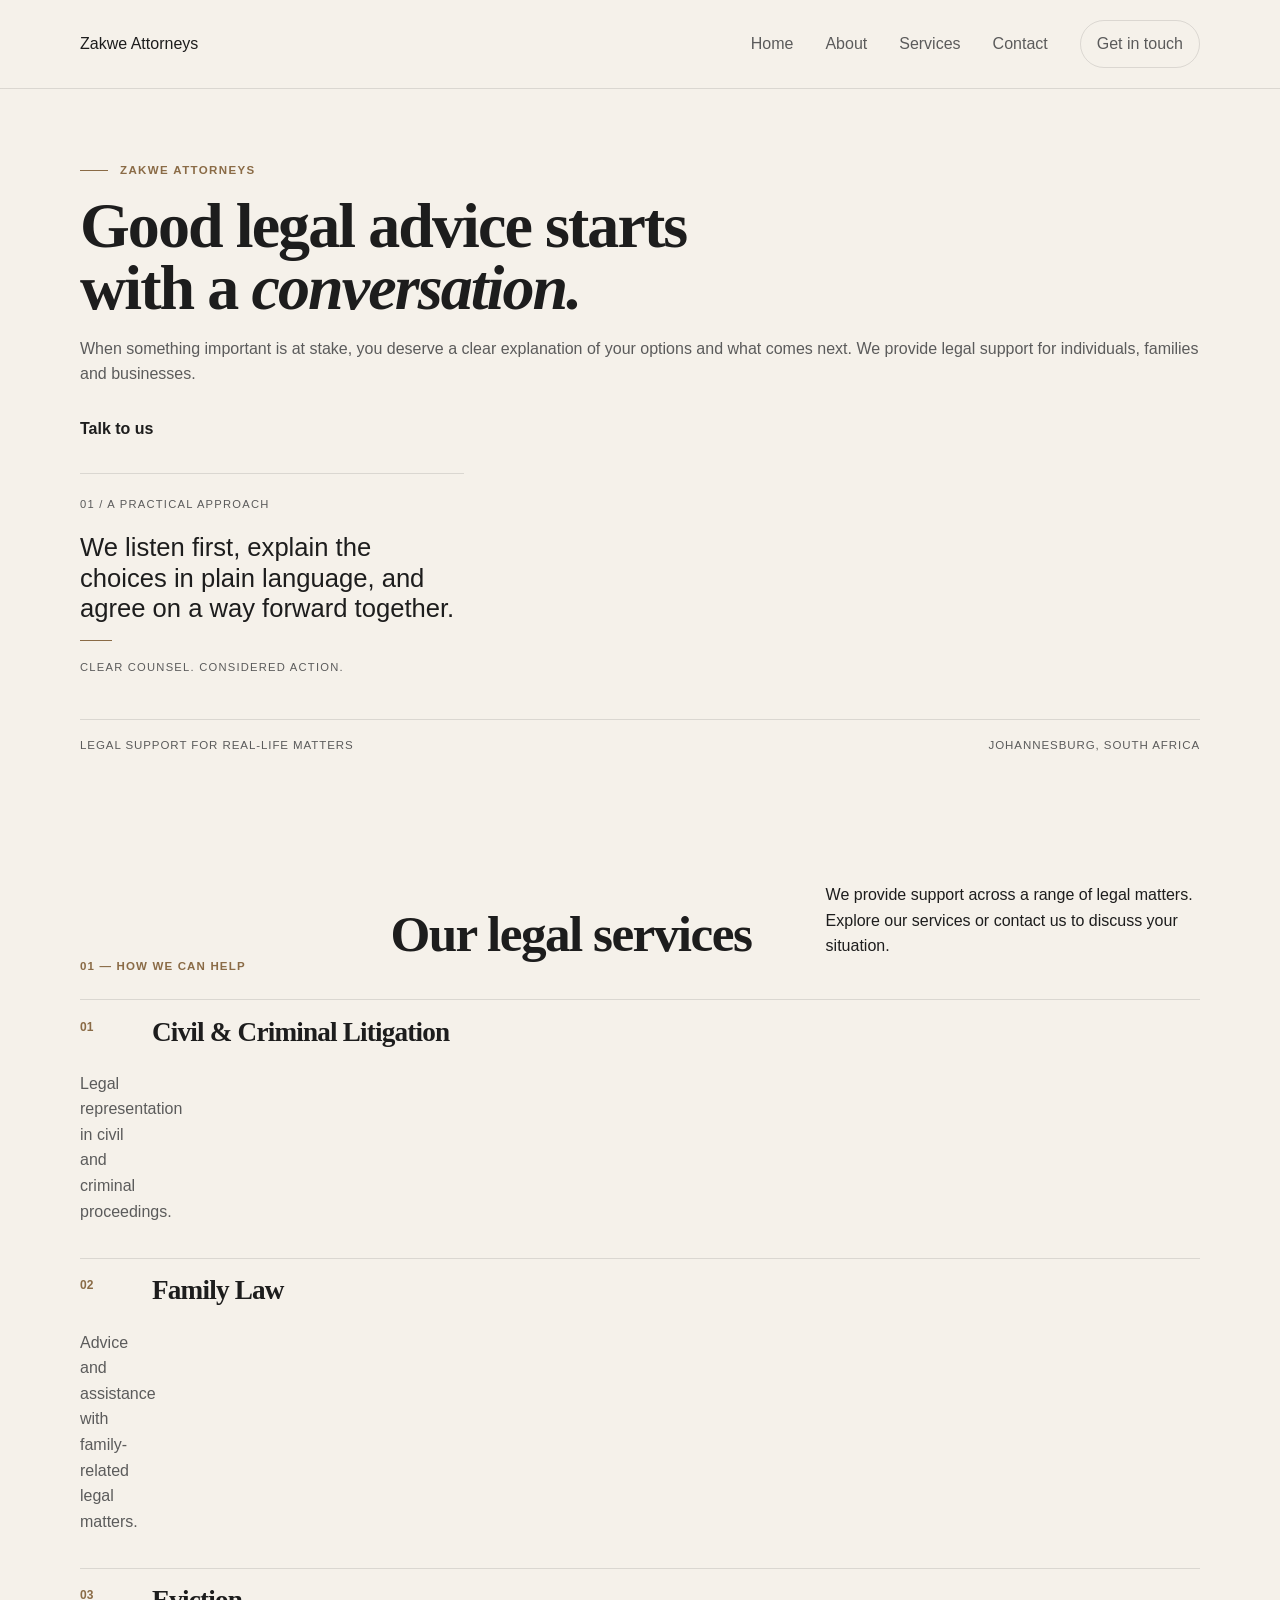
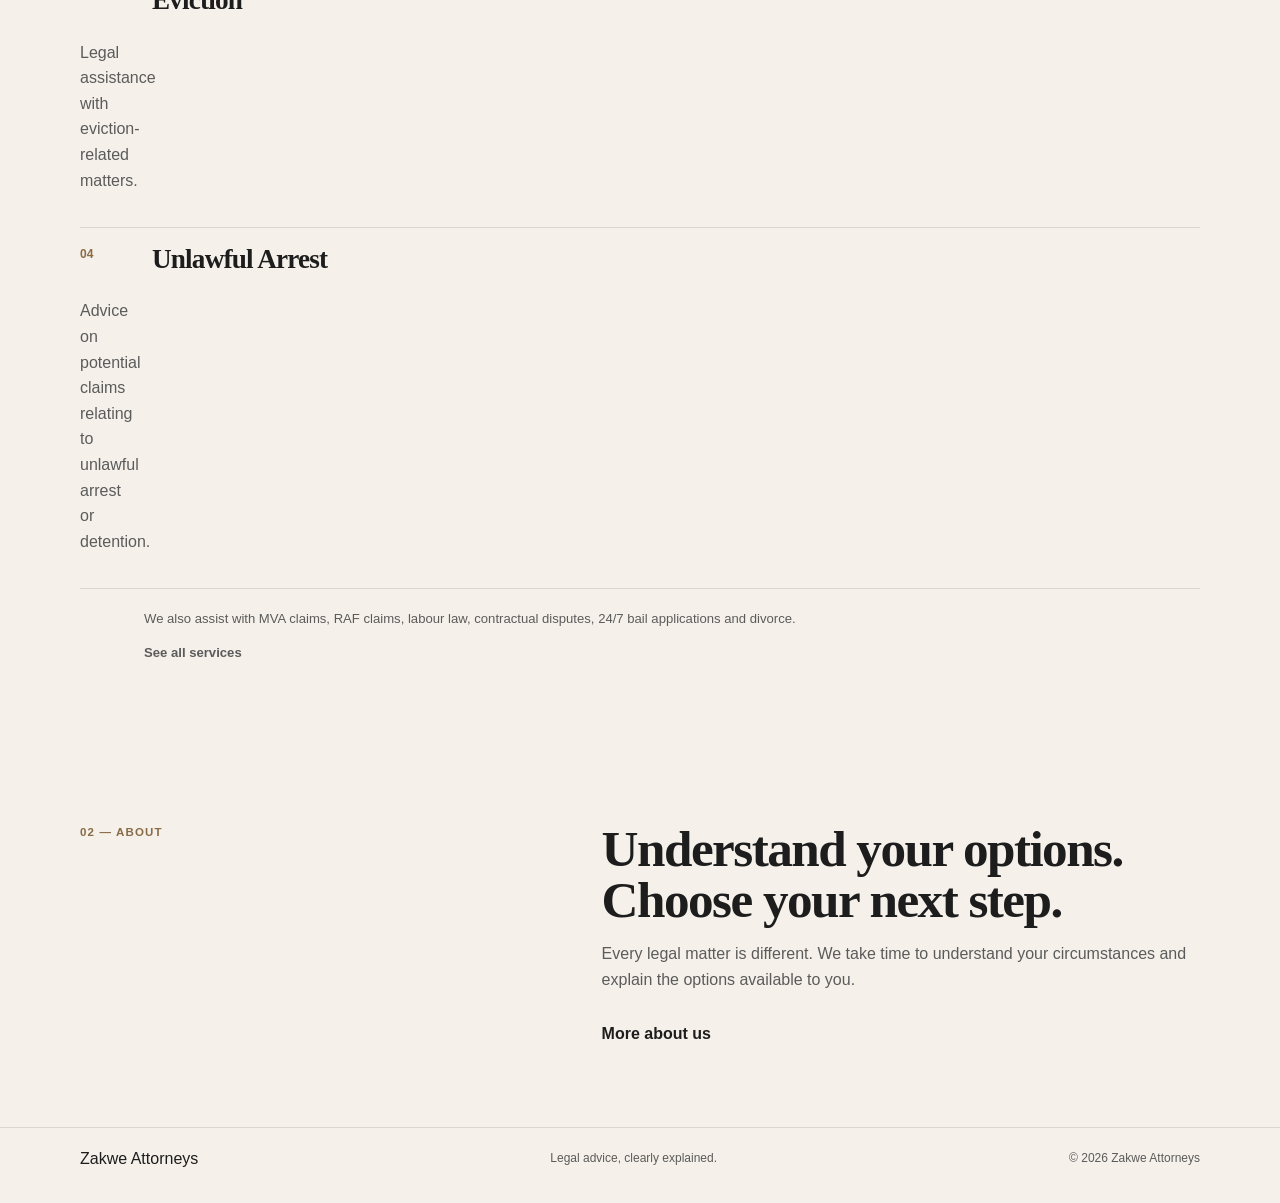
==== commit 13d06169: "Restore the originally requested ten legal services on the home and services pages" ====
--- a/index.html
+++ b/index.html
@@ -3,9 +3,8 @@
   <head>
     <meta charset="utf-8" />
     <meta name="viewport" content="width=device-width, initial-scale=1" />
-    <meta name="description" content="Straightforward legal advice and representation from Zakwe Attorneys." />
+    <meta name="description" content="Zakwe Attorneys provides legal services including litigation, family law, eviction, unlawful arrest, MVA and RAF claims, labour law, contractual disputes, bail applications and divorce." />
     <title>Zakwe Attorneys | Legal advice, clearly explained</title>
-    <link rel="icon" href="Zakwe%20logo.JPG" type="image/jpeg" />
     <link rel="preconnect" href="https://fonts.googleapis.com" />
     <link rel="preconnect" href="https://fonts.gstatic.com" crossorigin />
     <link href="https://fonts.googleapis.com/css2?family=DM+Sans:wght@400;500;600;700&family=Newsreader:opsz,wght@6..72,500;6..72,600&display=swap" rel="stylesheet" />
@@ -15,112 +14,40 @@
   <body>
     <header class="site-header">
       <div class="container header-inner">
-        <a class="wordmark" href="#top" aria-label="Zakwe Attorneys home">
-          <img class="site-logo" src="Zakwe%20logo.JPG" alt="Zakwe Attorneys logo" />
-        </a>
-        <button class="menu-toggle" aria-expanded="false" aria-controls="site-nav" aria-label="Open navigation">
-          <span></span><span></span>
-        </button>
+        <div class="site-title" aria-label="Zakwe Attorneys">Zakwe Attorneys</div>
+        <button class="menu-toggle" aria-expanded="false" aria-controls="site-nav" aria-label="Open navigation"><span></span><span></span></button>
         <nav class="site-nav" id="site-nav" aria-label="Main navigation">
-          <a href="#about">About</a>
-          <a href="#services">Services</a>
-          <a href="#contact">Contact</a>
-          <a class="nav-contact" href="#contact">Get in touch <span aria-hidden="true">↗</span></a>
+          <a href="index.html" aria-current="page">Home</a><a href="about.html">About</a><a href="services.html">Services</a><a href="contact.html">Contact</a><a class="nav-contact" href="contact.html">Get in touch</a>
         </nav>
       </div>
     </header>
-
     <main id="top">
       <section class="intro container">
         <div class="intro-copy">
           <p class="kicker"><span class="kicker-line"></span> Zakwe Attorneys</p>
           <h1>Good legal advice starts with a <em>conversation.</em></h1>
-          <p class="intro-text">When something important is at stake, you deserve a clear explanation of your options and what comes next. We provide thoughtful legal support for individuals, families and businesses.</p>
-          <a class="text-link" href="#contact">Talk to us <span aria-hidden="true">→</span></a>
+          <p class="intro-text">When something important is at stake, you deserve a clear explanation of your options and what comes next. We provide legal support for individuals, families and businesses.</p>
+          <a class="text-link" href="contact.html">Talk to us</a>
         </div>
-        <aside class="intro-note" aria-label="Our approach">
-          <span class="note-number">01 / A practical approach</span>
-          <p>We listen first, explain the choices in plain language, and agree on a way forward together.</p>
-          <span class="note-rule"></span>
-          <span class="note-caption">Clear counsel. Considered action.</span>
-        </aside>
+        <aside class="intro-note" aria-label="Our approach"><span class="note-number">01 / A practical approach</span><p>We listen first, explain the choices in plain language, and agree on a way forward together.</p><span class="note-rule"></span><span class="note-caption">Clear counsel. Considered action.</span></aside>
         <div class="intro-footer"><span>Legal support for real-life matters</span><span>Johannesburg, South Africa</span></div>
       </section>
-
-      <section class="about section" id="about">
-        <div class="container about-grid">
-          <p class="section-label">01 — About</p>
-          <div class="about-copy">
-            <h2>Make sense of the situation. Then decide what to do.</h2>
-            <p>Legal matters can feel difficult to navigate, especially when the consequences affect your work, your family or your future. Our role is to help you understand the issue, consider your options and make informed decisions.</p>
-            <p>Every matter is different. We take the time to understand yours before recommending a course of action.</p>
+      <section class="section home-services">
+        <div class="container">
+          <div class="services-heading"><p class="section-label">01 — How we can help</p><h2>Our legal services</h2><p class="services-intro">We provide support across a range of legal matters. Explore our services or contact us to discuss your situation.</p></div>
+          <div class="service-list">
+            <article class="service-row"><span class="service-index">01</span><h3>Civil &amp; Criminal Litigation</h3><p>Legal representation in civil and criminal proceedings.</p></article>
+            <article class="service-row"><span class="service-index">02</span><h3>Family Law</h3><p>Advice and assistance with family-related legal matters.</p></article>
+            <article class="service-row"><span class="service-index">03</span><h3>Eviction</h3><p>Legal assistance with eviction-related matters.</p></article>
+            <article class="service-row"><span class="service-index">04</span><h3>Unlawful Arrest</h3><p>Advice on potential claims relating to unlawful arrest or detention.</p></article>
           </div>
+          <p class="scope-note">We also assist with MVA claims, RAF claims, labour law, contractual disputes, 24/7 bail applications and divorce. <a class="text-link" href="services.html">See all services</a></p>
         </div>
       </section>
-
-      <section class="services section" id="services">
-        <div class="container">
-          <div class="services-heading">
-            <p class="section-label">02 — How we can help</p>
-            <h2>Legal services</h2>
-            <p class="services-intro">A selection of the matters we can advise on. If you are unsure where your issue fits, get in touch and tell us a little about it.</p>
-          </div>
-          <div class="service-list">
-            <article class="service-row">
-              <span class="service-index">01</span><h3>Business &amp; contracts</h3>
-              <p>Commercial agreements, business matters and help understanding your legal obligations.</p>
-            </article>
-            <article class="service-row">
-              <span class="service-index">02</span><h3>Family matters</h3>
-              <p>Practical guidance for family-related issues, including separation and parenting arrangements.</p>
-            </article>
-            <article class="service-row">
-              <span class="service-index">03</span><h3>Property</h3>
-              <p>Legal support with property transactions, agreements and related disputes.</p>
-            </article>
-            <article class="service-row">
-              <span class="service-index">04</span><h3>Wills &amp; estates</h3>
-              <p>Assistance with planning for the future, wills and estate-related matters.</p>
-            </article>
-            <article class="service-row">
-              <span class="service-index">05</span><h3>Disputes</h3>
-              <p>Advice on resolving disagreements through negotiation or formal legal processes.</p>
-            </article>
-          </div>
-          <p class="scope-note">The services listed are general areas of practice. We will confirm whether we can assist after learning more about your matter.</p>
-        </div>
-      </section>
-
-      <section class="contact section" id="contact">
-        <div class="container contact-grid">
-          <div class="contact-copy">
-            <p class="section-label">03 — Contact</p>
-            <h2>Tell us what’s on your mind.</h2>
-            <p>Send a short note and we’ll be in touch to discuss whether we can help. Please don’t include confidential or sensitive details in this form.</p>
-            <p class="contact-location">Johannesburg, South Africa</p>
-          </div>
-          <form class="contact-form" id="contact-form">
-            <label for="name">Your name</label>
-            <input id="name" name="name" autocomplete="name" required />
-            <label for="email">Email address</label>
-            <input id="email" name="email" type="email" autocomplete="email" required />
-            <label for="message">A brief description of your enquiry</label>
-            <textarea id="message" name="message" rows="4" required></textarea>
-            <button type="submit">Prepare email <span aria-hidden="true">→</span></button>
-            <p class="form-note" id="form-note" aria-live="polite">This form opens your email app; it does not send or store your details on this website.</p>
-          </form>
-        </div>
+      <section class="section home-about">
+        <div class="container about-grid"><p class="section-label">02 — About</p><div class="about-copy"><h2>Understand your options. Choose your next step.</h2><p>Every legal matter is different. We take time to understand your circumstances and explain the options available to you.</p><a class="text-link" href="about.html">More about us</a></div></div>
       </section>
     </main>
-
-    <footer class="site-footer">
-      <div class="container footer-inner">
-        <a class="wordmark footer-wordmark" href="#top">
-          <img class="site-logo footer-logo" src="Zakwe%20logo.JPG" alt="Zakwe Attorneys logo" />
-        </a>
-        <p>Legal advice, clearly explained.</p>
-        <span>© <span id="year">2026</span> Zakwe Attorneys</span>
-      </div>
-    </footer>
+    <footer class="site-footer"><div class="container footer-inner"><div class="site-title footer-title">Zakwe Attorneys</div><p>Legal advice, clearly explained.</p><span>© <span id="year">2026</span> Zakwe Attorneys</span></div></footer>
   </body>
 </html>
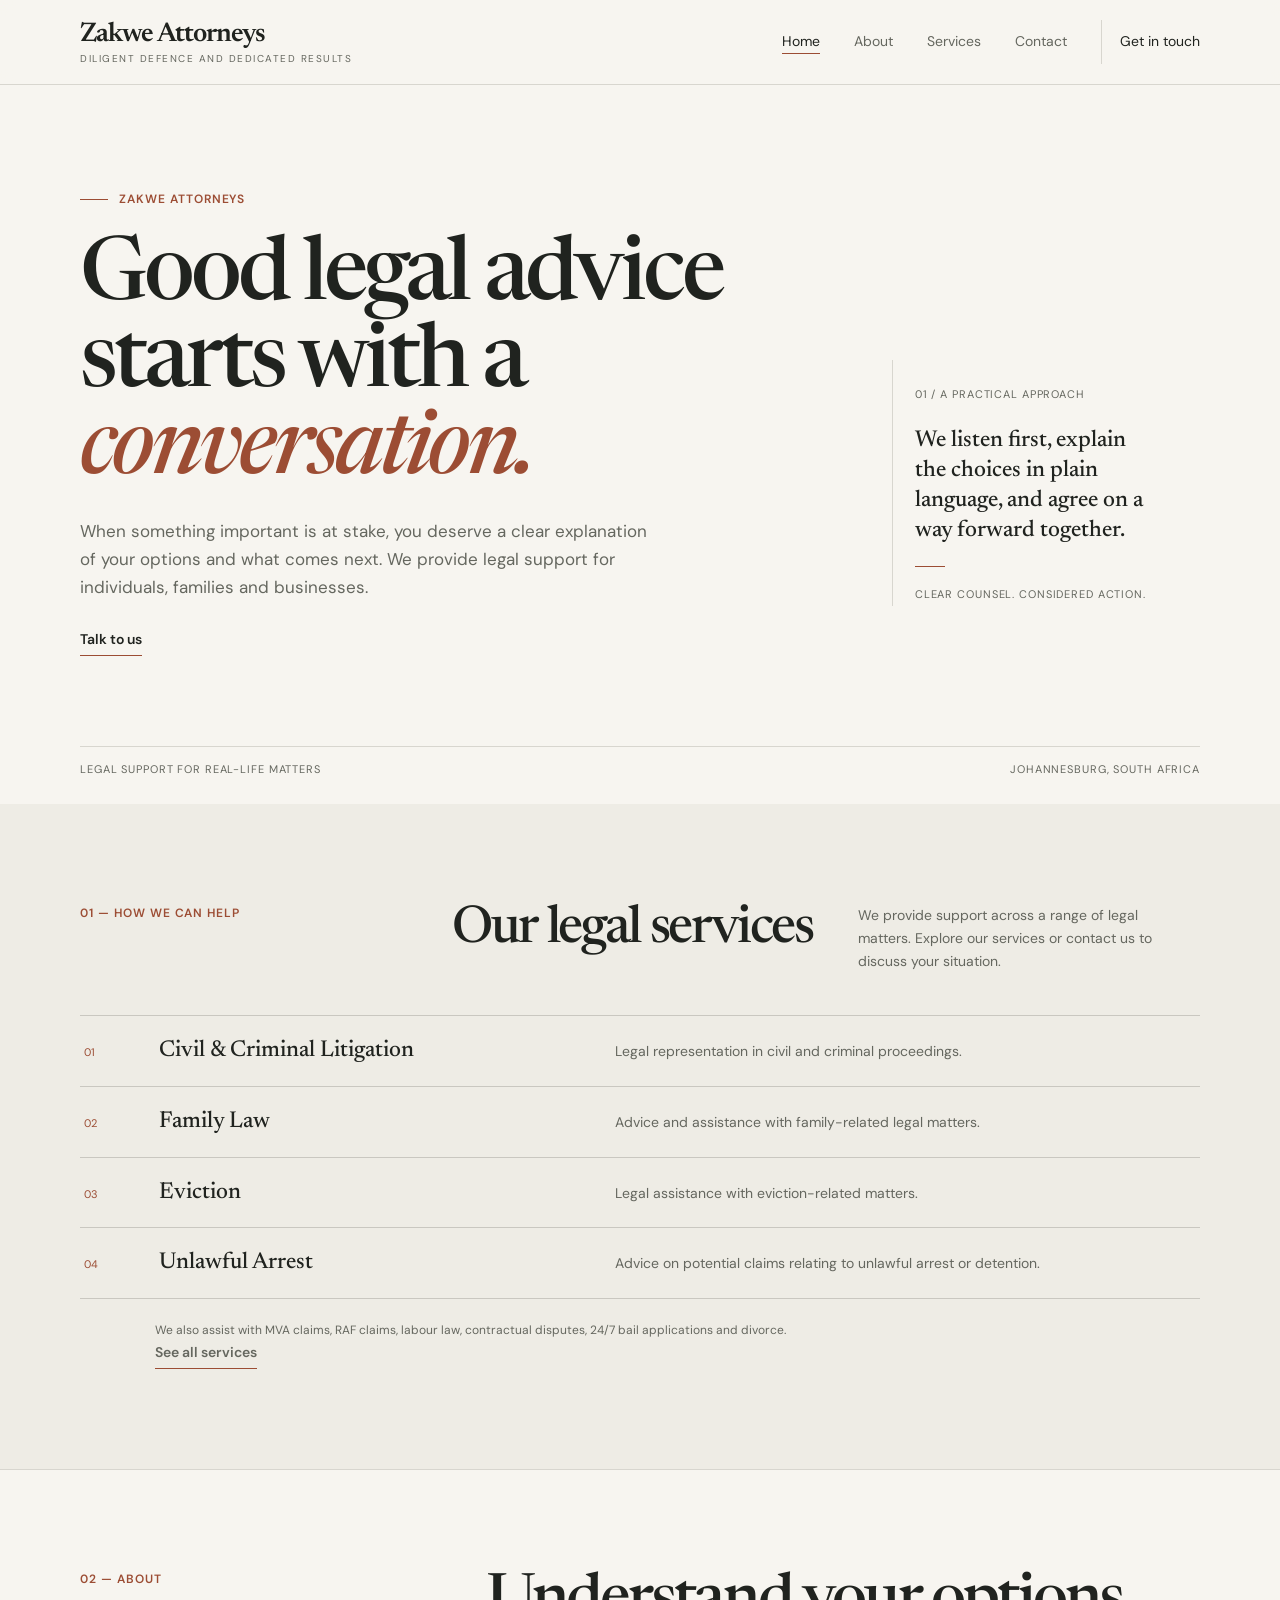
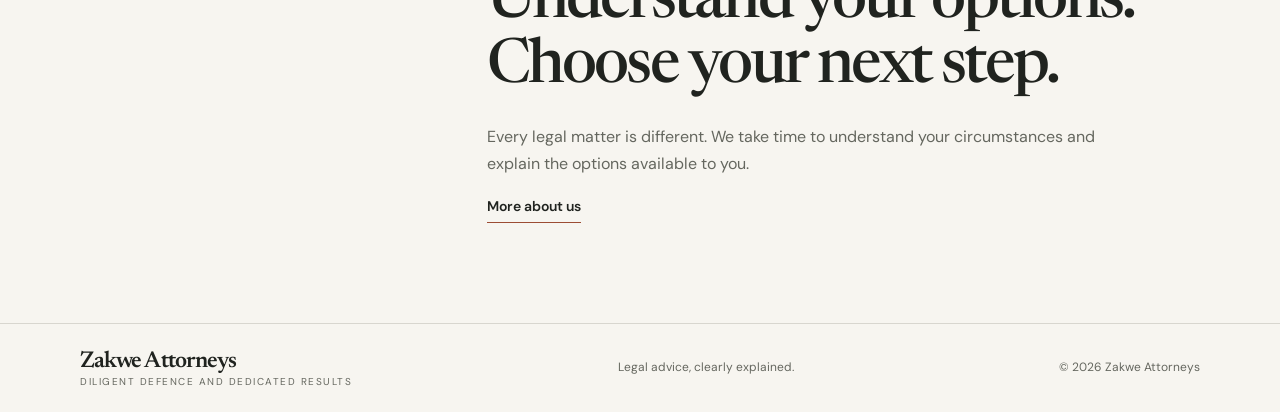
==== commit e498a526: "Update the contact page email to cebisalaw@zakweattorneys.co.za and remove the temporary phone numbe" ====
--- a/index.html
+++ b/index.html
@@ -14,7 +14,10 @@
   <body>
     <header class="site-header">
       <div class="container header-inner">
-        <div class="site-title" aria-label="Zakwe Attorneys">Zakwe Attorneys</div>
+        <div class="site-brand" aria-label="Zakwe Attorneys">
+          <div class="site-title">Zakwe Attorneys</div>
+          <div class="site-tagline">Diligent defence and dedicated results</div>
+        </div>
         <button class="menu-toggle" aria-expanded="false" aria-controls="site-nav" aria-label="Open navigation"><span></span><span></span></button>
         <nav class="site-nav" id="site-nav" aria-label="Main navigation">
           <a href="index.html" aria-current="page">Home</a><a href="about.html">About</a><a href="services.html">Services</a><a href="contact.html">Contact</a><a class="nav-contact" href="contact.html">Get in touch</a>
@@ -48,6 +51,6 @@
         <div class="container about-grid"><p class="section-label">02 — About</p><div class="about-copy"><h2>Understand your options. Choose your next step.</h2><p>Every legal matter is different. We take time to understand your circumstances and explain the options available to you.</p><a class="text-link" href="about.html">More about us</a></div></div>
       </section>
     </main>
-    <footer class="site-footer"><div class="container footer-inner"><div class="site-title footer-title">Zakwe Attorneys</div><p>Legal advice, clearly explained.</p><span>© <span id="year">2026</span> Zakwe Attorneys</span></div></footer>
+    <footer class="site-footer"><div class="container footer-inner"><div class="site-brand footer-brand"><div class="site-title footer-title">Zakwe Attorneys</div><div class="site-tagline footer-tagline">Diligent defence and dedicated results</div></div><p>Legal advice, clearly explained.</p><span>© <span id="year">2026</span> Zakwe Attorneys</span></div></footer>
   </body>
 </html>
--- a/styles.css
+++ b/styles.css
@@ -1,486 +1,130 @@
+@import url('https://fonts.googleapis.com/css2?family=DM+Sans:wght@400;500;600;700&family=Newsreader:opsz,wght@6..72,500;6..72,600&display=swap');
+
 :root {
-  --bg: #f5f1ea;
-  --white: #ffffff;
-  --text: #1d1d1d;
-  --muted: #5b5b5b;
-  --primary: #8a6b46;
-  --primary-dark: #5f472e;
-  --accent: #d9c5a5;
-  --line: rgba(29, 29, 29, 0.12);
-  --shadow: 0 24px 60px rgba(26, 23, 17, 0.12);
+  --paper: #f7f5f0;
+  --paper-strong: #eeece5;
+  --ink: #20231f;
+  --muted: #65675f;
+  --line: #d8d6cf;
+  --accent: #9c4d34;
+  --serif: "Newsreader", Georgia, serif;
+  --sans: "DM Sans", Arial, sans-serif;
 }
 
-* {
-  box-sizing: border-box;
-}
+* { box-sizing: border-box; }
+html { scroll-behavior: smooth; scroll-padding-top: 85px; }
+body { margin: 0; background: var(--paper); color: var(--ink); font-family: var(--sans); font-size: 16px; line-height: 1.65; }
+a { color: inherit; text-decoration: none; }
+button, input, textarea { font: inherit; }
+.container { width: min(1120px, calc(100% - 48px)); margin-inline: auto; }
 
-html {
-  scroll-behavior: smooth;
-}
+.site-header { position: sticky; top: 0; z-index: 20; background: rgba(247,245,240,.94); backdrop-filter: blur(8px); border-bottom: 1px solid var(--line); }
+.header-inner { min-height: 84px; display: flex; align-items: center; justify-content: space-between; }
+.site-brand { display: inline-flex; flex-direction: column; line-height: 1; }
+.site-title { font: 600 27px/1 var(--serif); letter-spacing: -.04em; white-space: nowrap; }
+.site-tagline { margin-top: 6px; color: var(--muted); font-size: 10px; letter-spacing: .15em; text-transform: uppercase; }
+.site-nav { display: flex; align-items: center; gap: 34px; font-size: 14px; }
+.site-nav a:not(.nav-contact) { color: var(--muted); }
+.site-nav a:hover, .site-nav a:focus-visible { color: var(--accent); }
+.site-nav a[aria-current="page"] { color: var(--ink); box-shadow: inset 0 -1px var(--accent); }
+.nav-contact { padding: 10px 0 10px 18px; border-left: 1px solid var(--line); }
+.menu-toggle { display: none; }
 
-a {
-  color: inherit;
-  text-decoration: none;
-}
+.intro { min-height: 590px; padding-top: 105px; padding-bottom: 25px; display: grid; grid-template-columns: minmax(0,1.5fr) minmax(250px,.65fr); column-gap: 9%; align-content: center; }
+.intro-copy { max-width: 700px; }
+.kicker, .section-label { margin: 0; color: var(--accent); font-size: 12px; font-weight: 600; letter-spacing: .08em; text-transform: uppercase; }
+.kicker { display: flex; align-items: center; gap: 11px; }
+.kicker-line { display: inline-block; width: 28px; height: 1px; background: var(--accent); }
+h1, h2, h3, p { margin-top: 0; }
+h1, h2 { font-family: var(--serif); font-weight: 500; letter-spacing: -.045em; }
+h1 { max-width: 710px; margin: 25px 0 21px; font-size: clamp(54px,7vw,88px); line-height: .99; }
+h1 em { color: var(--accent); font-weight: 500; }
+.intro-text { max-width: 570px; margin-bottom: 25px; color: var(--muted); font-size: 17px; }
+.text-link { display: inline-flex; align-items: center; padding-bottom: 4px; border-bottom: 1px solid var(--accent); font-size: 14px; font-weight: 600; }
+.text-link:hover, .text-link:focus-visible { color: var(--accent); }
+.intro-note { align-self: end; margin-bottom: 50px; padding: 20px 0 0 22px; border-left: 1px solid var(--line); }
+.note-number, .note-caption { color: var(--muted); font-size: 11px; letter-spacing: .08em; text-transform: uppercase; }
+.intro-note p { max-width: 240px; margin: 20px 0; font: 500 23px/1.3 var(--serif); }
+.note-rule { display: block; width: 30px; height: 1px; margin-bottom: 13px; background: var(--accent); }
+.intro-footer { grid-column: 1 / -1; display: flex; justify-content: space-between; margin-top: 90px; padding-top: 13px; border-top: 1px solid var(--line); color: var(--muted); font-size: 11px; letter-spacing: .08em; text-transform: uppercase; }
 
-img {
-  max-width: 100%;
-  display: block;
-}
+.section { padding: 100px 0; }
+.about, .home-about { border-top: 1px solid var(--line); }
+.about-grid { display: grid; grid-template-columns: 1fr 2fr; gap: 50px; }
+.about-copy { max-width: 700px; }
+.about-copy h2, .contact-copy h2 { max-width: 650px; margin: 0 0 25px; font-size: clamp(40px,5vw,62px); line-height: 1.04; }
+.about-copy p { max-width: 660px; color: var(--muted); }
+.services, .home-services { background: var(--paper-strong); }
+.services-heading { display: grid; grid-template-columns: 1fr 1.1fr 1fr; gap: 30px; align-items: start; margin-bottom: 42px; }
+.services-heading h2 { margin: 0; font-size: 52px; line-height: 1; }
+.services-intro { max-width: 330px; margin: 0; color: var(--muted); font-size: 14px; }
+.service-list { border-top: 1px solid #c9c7c0; }
+.service-row { display: grid; grid-template-columns: 55px minmax(190px,.9fr) 1.2fr; align-items: baseline; gap: 20px; padding: 20px 4px; border-bottom: 1px solid #c9c7c0; }
+.service-index { color: var(--accent); font-size: 11px; }
+.service-row h3 { margin: 0; font: 500 23px/1.3 var(--serif); }
+.service-row p { max-width: 430px; margin: 0; color: var(--muted); font-size: 14px; }
+.scope-note { max-width: 720px; margin: 22px 0 0 75px; color: var(--muted); font-size: 12px; }
 
-body {
-  margin: 0;
-  font-family: "Inter", sans-serif;
-  background: var(--bg);
-  color: var(--text);
-  line-height: 1.6;
-}
+.contact { padding-bottom: 110px; }
+.contact-grid { display: grid; grid-template-columns: 1fr .9fr; gap: 12%; }
+.contact-copy h2 { margin-top: 25px; }
+.contact-copy > p:not(.section-label) { max-width: 430px; color: var(--muted); }
+.contact-copy .contact-location { margin-top: 35px; color: var(--ink) !important; font-size: 13px; }
+.contact-form { display: grid; align-content: start; gap: 8px; }
+.contact-form label { margin-top: 12px; font-size: 13px; font-weight: 600; }
+.contact-form input, .contact-form textarea { width: 100%; padding: 10px 0; border: 0; border-bottom: 1px solid #aaa99f; border-radius: 0; outline: 0; background: transparent; color: var(--ink); }
+.contact-form input:focus, .contact-form textarea:focus { border-color: var(--accent); }
+.contact-form textarea { resize: vertical; }
+.contact-form button { justify-self: start; margin-top: 19px; padding: 12px 17px; border: 1px solid var(--ink); background: transparent; color: var(--ink); cursor: pointer; font-size: 13px; }
+.contact-form button:hover, .contact-form button:focus-visible { background: var(--ink); color: var(--paper); }
+.form-note { margin: 9px 0 0; color: var(--muted); font-size: 11px; }
 
-button,
-input,
-textarea {
-  font: inherit;
-}
+.page-hero { padding-top: 90px; padding-bottom: 20px; }
+.page-hero h1 { max-width: 800px; margin-top: 18px; font-size: clamp(44px,5vw,70px); line-height: .96; }
+.page-grid, .two-column, .contact-page-grid { display: grid; grid-template-columns: 1fr 2fr; gap: 40px; }
+.page-copy p, .contact-page-copy p, .contact-page-copy li, .value-list p { color: var(--muted); }
+.value-list { display: grid; gap: 22px; }
+.value-list h3, .service-page-item h3 { margin: 0 0 8px; font: 500 27px/1.2 var(--serif); }
+.muted-section { background: var(--paper-strong); }
+.service-page-list { display: grid; }
+.service-page-item { display: grid; grid-template-columns: 70px 1fr; gap: 20px; padding: 22px 0; border-top: 1px solid var(--line); }
+.service-page-item:last-child { border-bottom: 1px solid var(--line); }
+.service-page-item span { color: var(--accent); font-size: 11px; letter-spacing: .08em; }
+.service-page-item p { max-width: 620px; margin: 0; color: var(--muted); font-size: 14px; }
+.contact-page-copy ul { margin: 22px 0 0; padding-left: 18px; color: var(--muted); }
+.page-contact-form { padding: 0; border: 0; background: transparent; }
 
-.container {
-  width: min(1120px, calc(100% - 2rem));
-  margin: 0 auto;
-}
-
-.site-header {
-  position: sticky;
-  top: 0;
-  z-index: 20;
-  background: rgba(245, 241, 234, 0.9);
-  backdrop-filter: blur(10px);
-  border-bottom: 1px solid var(--line);
-}
-
-.header-inner {
-  min-height: 88px;
-  display: flex;
-  align-items: center;
-  justify-content: space-between;
-  gap: 1rem;
-}
-
-.wordmark {
-  display: inline-flex;
-  align-items: center;
-  justify-content: center;
-}
-
-.site-logo {
-  display: block;
-  width: 200px;
-  height: auto;
-  max-height: 58px;
-  object-fit: contain;
-}
-
-.footer-logo {
-  width: 160px;
-  max-height: 52px;
-}
-
-.site-nav {
-  display: flex;
-  align-items: center;
-  gap: 2rem;
-  color: var(--muted);
-  font-weight: 500;
-}
-
-.site-nav a {
-  position: relative;
-}
-
-.site-nav a::after {
-  content: "";
-  position: absolute;
-  left: 0;
-  bottom: -0.45rem;
-  width: 100%;
-  height: 2px;
-  background: var(--primary);
-  transform: scaleX(0);
-  transform-origin: left;
-  transition: transform 0.25s ease;
-}
-
-.site-nav a:hover::after,
-.site-nav a:focus-visible::after {
-  transform: scaleX(1);
-}
-
-.nav-contact {
-  padding: 0.65rem 1rem;
-  border: 1px solid var(--line);
-  border-radius: 999px;
-}
-
-.menu-toggle {
-  display: none;
-}
-
-.intro {
-  padding: 4.5rem 0 3rem;
-}
-
-.kicker {
-  display: flex;
-  align-items: center;
-  gap: 0.75rem;
-  margin: 0;
-  color: var(--primary);
-  letter-spacing: 0.12em;
-  text-transform: uppercase;
-  font-weight: 700;
-  font-size: 0.72rem;
-}
-
-.kicker-line {
-  display: inline-block;
-  width: 28px;
-  height: 1px;
-  background: var(--primary);
-}
-
-h1,
-h2,
-h3,
-p {
-  margin-top: 0;
-}
-
-h1,
-h2,
-h3 {
-  font-family: "Cormorant Garamond", Georgia, serif;
-  line-height: 0.96;
-  letter-spacing: -0.03em;
-}
-
-h1 {
-  font-size: clamp(3.4rem, 5vw, 5.4rem);
-  max-width: 620px;
-  margin: 1rem 0 1.1rem;
-}
-
-.intro-text,
-.about-copy p,
-.page-copy p,
-.value-list p,
-.contact-copy p,
-.contact-page-copy p,
-.service-row p,
-.service-page-item p,
-.scope-note,
-.form-note {
-  color: var(--muted);
-}
-
-.text-link {
-  display: inline-block;
-  margin-top: 0.8rem;
-  font-weight: 600;
-}
-
-.intro-note {
-  max-width: 24rem;
-  border-top: 1px solid var(--line);
-  padding-top: 1rem;
-  margin-top: 2rem;
-}
-
-.note-number,
-.note-caption {
-  color: var(--muted);
-  font-size: 0.7rem;
-  letter-spacing: 0.11em;
-  text-transform: uppercase;
-}
-
-.note-rule {
-  display: block;
-  width: 2rem;
-  height: 1px;
-  background: var(--primary);
-  margin: 1rem 0 0.75rem;
-}
-
-.intro-note p {
-  margin: 1rem 0;
-  font-size: 1.6rem;
-  line-height: 1.2;
-}
-
-.intro-footer {
-  display: flex;
-  justify-content: space-between;
-  gap: 1rem;
-  margin-top: 2.5rem;
-  padding-top: 1rem;
-  border-top: 1px solid var(--line);
-  color: var(--muted);
-  font-size: 0.72rem;
-  letter-spacing: 0.08em;
-  text-transform: uppercase;
-}
-
-.section {
-  padding: 5rem 0;
-}
-
-.about,
-.contact,
-.services {
-  border-top: 1px solid var(--line);
-}
-
-.about-grid,
-.contact-grid,
-.page-grid,
-.two-column,
-.contact-page-grid {
-  display: grid;
-  grid-template-columns: 0.9fr 1.1fr;
-  gap: 2rem;
-  align-items: start;
-}
-
-.section-label {
-  margin: 0;
-  color: var(--primary);
-  text-transform: uppercase;
-  letter-spacing: 0.1em;
-  font-size: 0.72rem;
-  font-weight: 700;
-}
-
-.about-copy h2,
-.contact-copy h2,
-.services-heading h2,
-.page-hero h1 {
-  margin: 0 0 1rem;
-  font-size: clamp(2.8rem, 4vw, 4rem);
-  line-height: 1;
-}
-
-.services {
-  background: rgba(255, 255, 255, 0.35);
-}
-
-.services-heading {
-  display: grid;
-  grid-template-columns: 0.7fr 1fr 0.9fr;
-  gap: 1.2rem;
-  align-items: end;
-  margin-bottom: 1.5rem;
-}
-
-.service-list,
-.service-page-list {
-  display: grid;
-}
-
-.service-row,
-.service-page-item {
-  display: grid;
-  grid-template-columns: 3.5rem minmax(0, 1fr);
-  gap: 1rem;
-  padding: 1.1rem 0;
-  border-top: 1px solid var(--line);
-}
-
-.service-row:last-child,
-.service-page-item:last-child {
-  border-bottom: 1px solid var(--line);
-}
-
-.service-index,
-.service-page-item span {
-  color: var(--primary);
-  font-size: 0.75rem;
-  font-weight: 700;
-}
-
-.service-row h3,
-.service-page-item h3,
-.value-list h3 {
-  margin: 0 0 0.45rem;
-  font-size: 1.7rem;
-  line-height: 1.1;
-}
-
-.scope-note {
-  max-width: 42rem;
-  margin: 1.2rem 0 0 4rem;
-  font-size: 0.82rem;
-}
-
-.contact-form {
-  display: grid;
-  gap: 0.8rem;
-}
-
-.contact-form label {
-  margin-top: 0.2rem;
-  font-size: 0.8rem;
-  font-weight: 700;
-}
-
-.contact-form input,
-.contact-form textarea {
-  width: 100%;
-  background: transparent;
-  border: 0;
-  border-bottom: 1px solid rgba(29, 29, 29, 0.25);
-  padding: 0.7rem 0;
-  color: var(--text);
-  outline: none;
-}
-
-.contact-form textarea {
-  min-height: 140px;
-  resize: vertical;
-}
-
-.contact-form button {
-  margin-top: 1rem;
-  width: fit-content;
-  padding: 0.85rem 1.1rem;
-  border: 1px solid var(--text);
-  background: transparent;
-  font-weight: 600;
-  cursor: pointer;
-}
-
-.contact-form button:hover,
-.contact-form button:focus-visible {
-  background: var(--text);
-  color: var(--white);
-}
-
-.page-hero {
-  padding-top: 4rem;
-}
-
-.page-hero h1 {
-  margin-top: 0.9rem;
-}
-
-.page-copy,
-.value-list {
-  display: grid;
-  gap: 1.1rem;
-}
-
-.contact-page-copy ul {
-  margin: 1.5rem 0 0;
-  padding-left: 1.2rem;
-}
-
-.site-footer {
-  border-top: 1px solid var(--line);
-  padding: 1.1rem 0 2rem;
-}
-
-.footer-inner {
-  display: flex;
-  align-items: center;
-  justify-content: space-between;
-  gap: 1rem;
-}
-
-.footer-inner p,
-.footer-inner span {
-  margin: 0;
-  color: var(--muted);
-  font-size: 0.75rem;
-}
+.site-footer { border-top: 1px solid var(--line); }
+.footer-inner { min-height: 88px; display: flex; align-items: center; justify-content: space-between; gap: 20px; }
+.footer-inner > p, .footer-inner > span { margin: 0; color: var(--muted); font-size: 12px; }
+.footer-brand { align-items: flex-start; }
+.footer-tagline { margin-top: 4px; }
+.footer-title { font-size: 23px; }
 
 @media (max-width: 760px) {
-  .container {
-    width: min(100% - 1.5rem, 700px);
-  }
-
-  .header-inner {
-    min-height: 72px;
-  }
-
-  .menu-toggle {
-    display: grid;
-    place-items: center;
-    width: 42px;
-    height: 42px;
-    border: 0;
-    background: transparent;
-    padding: 0;
-    cursor: pointer;
-  }
-
-  .menu-toggle span {
-    display: block;
-    width: 22px;
-    height: 1px;
-    background: var(--text);
-    margin: 4px 0;
-  }
-
-  .site-nav {
-    position: absolute;
-    top: 72px;
-    left: 0;
-    right: 0;
-    display: none;
-    flex-direction: column;
-    align-items: flex-start;
-    gap: 0.3rem;
-    padding: 1rem 1rem 1.5rem;
-    background: rgba(245, 241, 234, 0.98);
-    border-bottom: 1px solid var(--line);
-  }
-
-  .site-nav.is-open {
-    display: flex;
-  }
-
-  .site-nav a {
-    width: 100%;
-    padding: 0.45rem 0;
-  }
-
-  .nav-contact {
-    padding-top: 0.7rem;
-    border-top: 1px solid var(--line);
-  }
-
-  .about-grid,
-  .contact-grid,
-  .page-grid,
-  .two-column,
-  .contact-page-grid,
-  .services-heading {
-    grid-template-columns: 1fr;
-  }
-
-  .service-row,
-  .service-page-item {
-    grid-template-columns: 2.25rem minmax(0, 1fr);
-  }
-
-  .scope-note {
-    margin-left: 0;
-  }
-
-  .footer-inner {
-    flex-wrap: wrap;
-  }
+  .container { width: min(100% - 36px, 600px); }
+  .header-inner { min-height: 72px; }
+  .menu-toggle { width: 42px; height: 42px; display: grid; align-content: center; gap: 6px; border: 0; background: transparent; cursor: pointer; }
+  .menu-toggle span { display: block; width: 23px; height: 1px; background: var(--ink); }
+  .site-nav { position: absolute; z-index: 5; top: 71px; left: 0; right: 0; display: none; align-items: stretch; gap: 0; padding: 12px 18px 20px; border-bottom: 1px solid var(--line); background: var(--paper); }
+  .site-nav.is-open { display: grid; }
+  .site-nav a { padding: 12px 0; }
+  .nav-contact { border: 0; border-top: 1px solid var(--line); }
+  .intro { min-height: auto; padding-top: 80px; grid-template-columns: 1fr; }
+  h1 { font-size: clamp(52px,12vw,76px); }
+  .intro-note { margin: 55px 0 0 12px; }
+  .intro-footer { margin-top: 70px; gap: 20px; }
+  .section { padding: 75px 0; }
+  .about-grid, .services-heading, .contact-grid, .page-grid, .two-column, .contact-page-grid { grid-template-columns: 1fr; gap: 20px; }
+  .service-row { grid-template-columns: 32px 1fr; gap: 8px 12px; padding: 18px 2px; }
+  .service-row p { grid-column: 2; }
+  .scope-note { margin-left: 44px; }
+  .service-page-item { grid-template-columns: 36px 1fr; gap: 12px; }
+  .footer-inner { min-height: auto; padding-top: 24px; padding-bottom: 24px; flex-wrap: wrap; }
+  .footer-inner > p { order: 3; width: 100%; }
 }
 
 @media (prefers-reduced-motion: reduce) {
-  html {
-    scroll-behavior: auto;
-  }
+  html { scroll-behavior: auto; }
+  *, *::before, *::after { transition-duration: .01ms !important; }
 }
